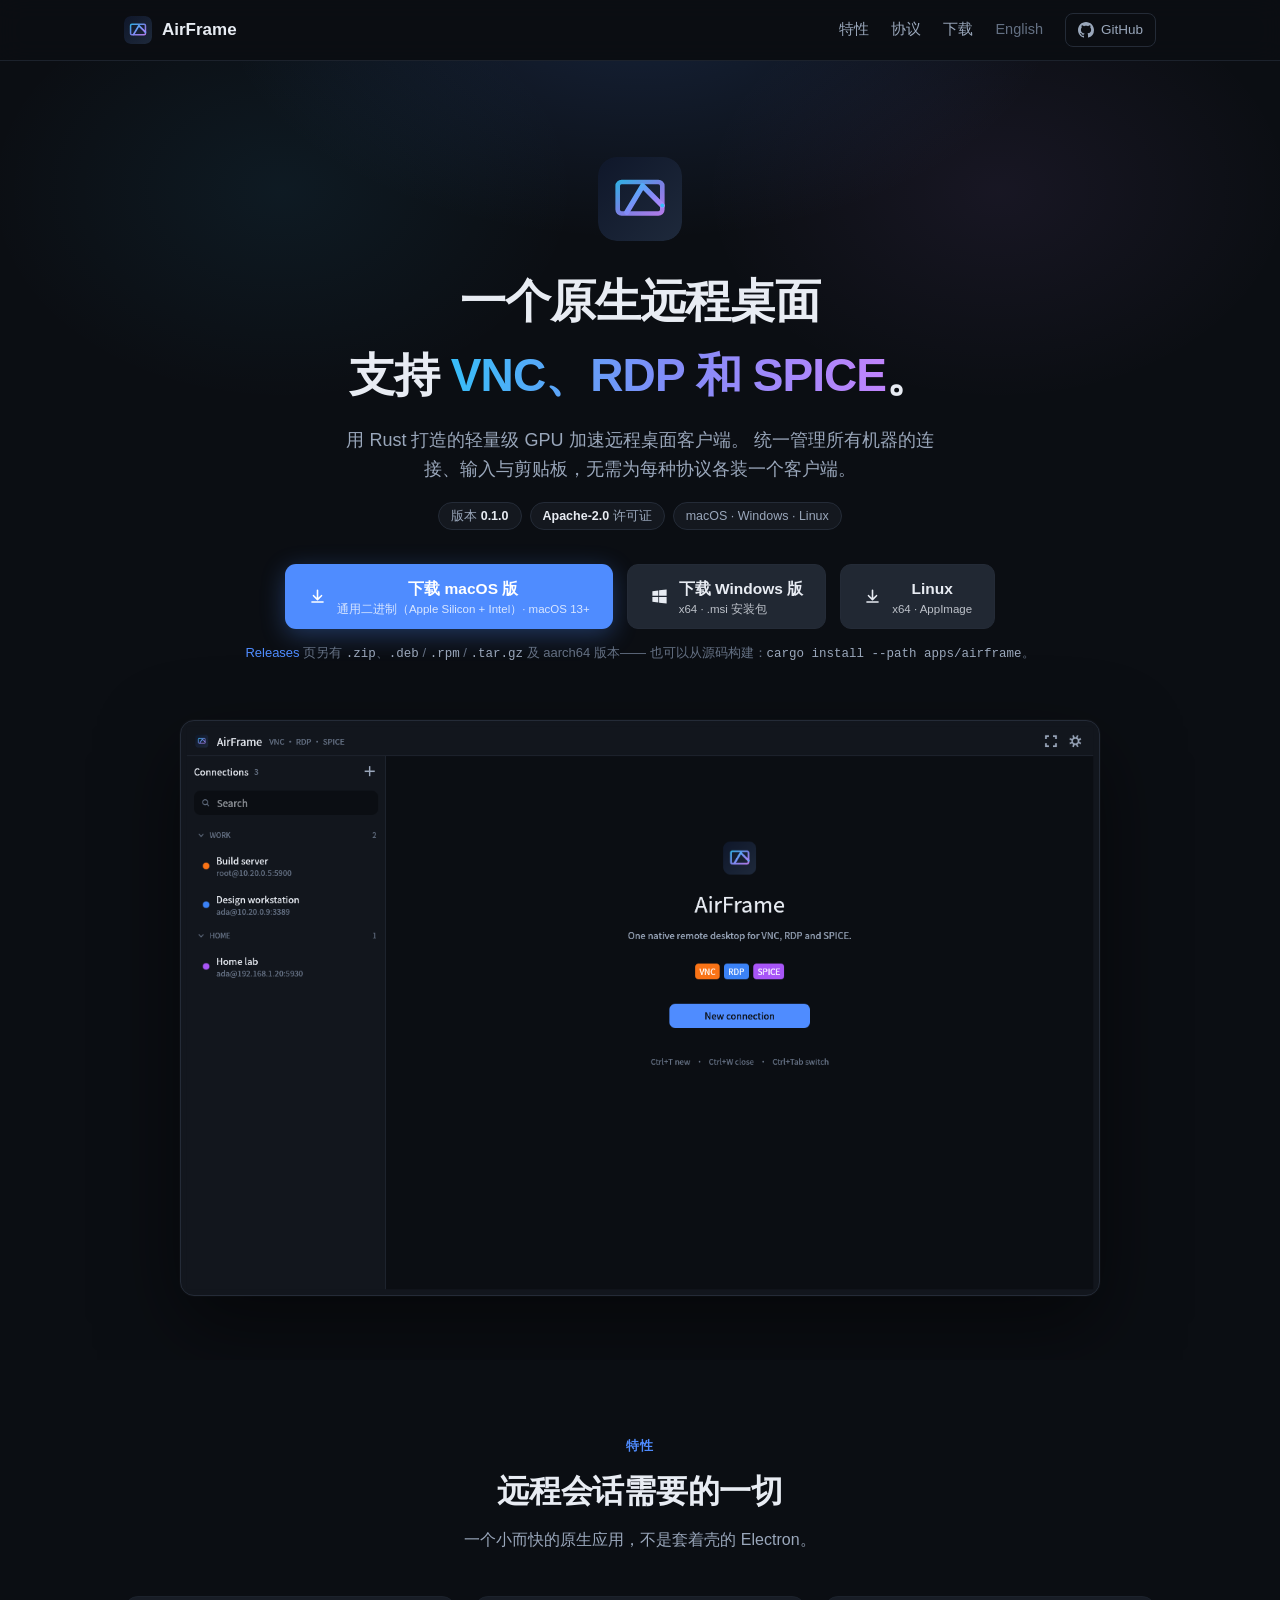
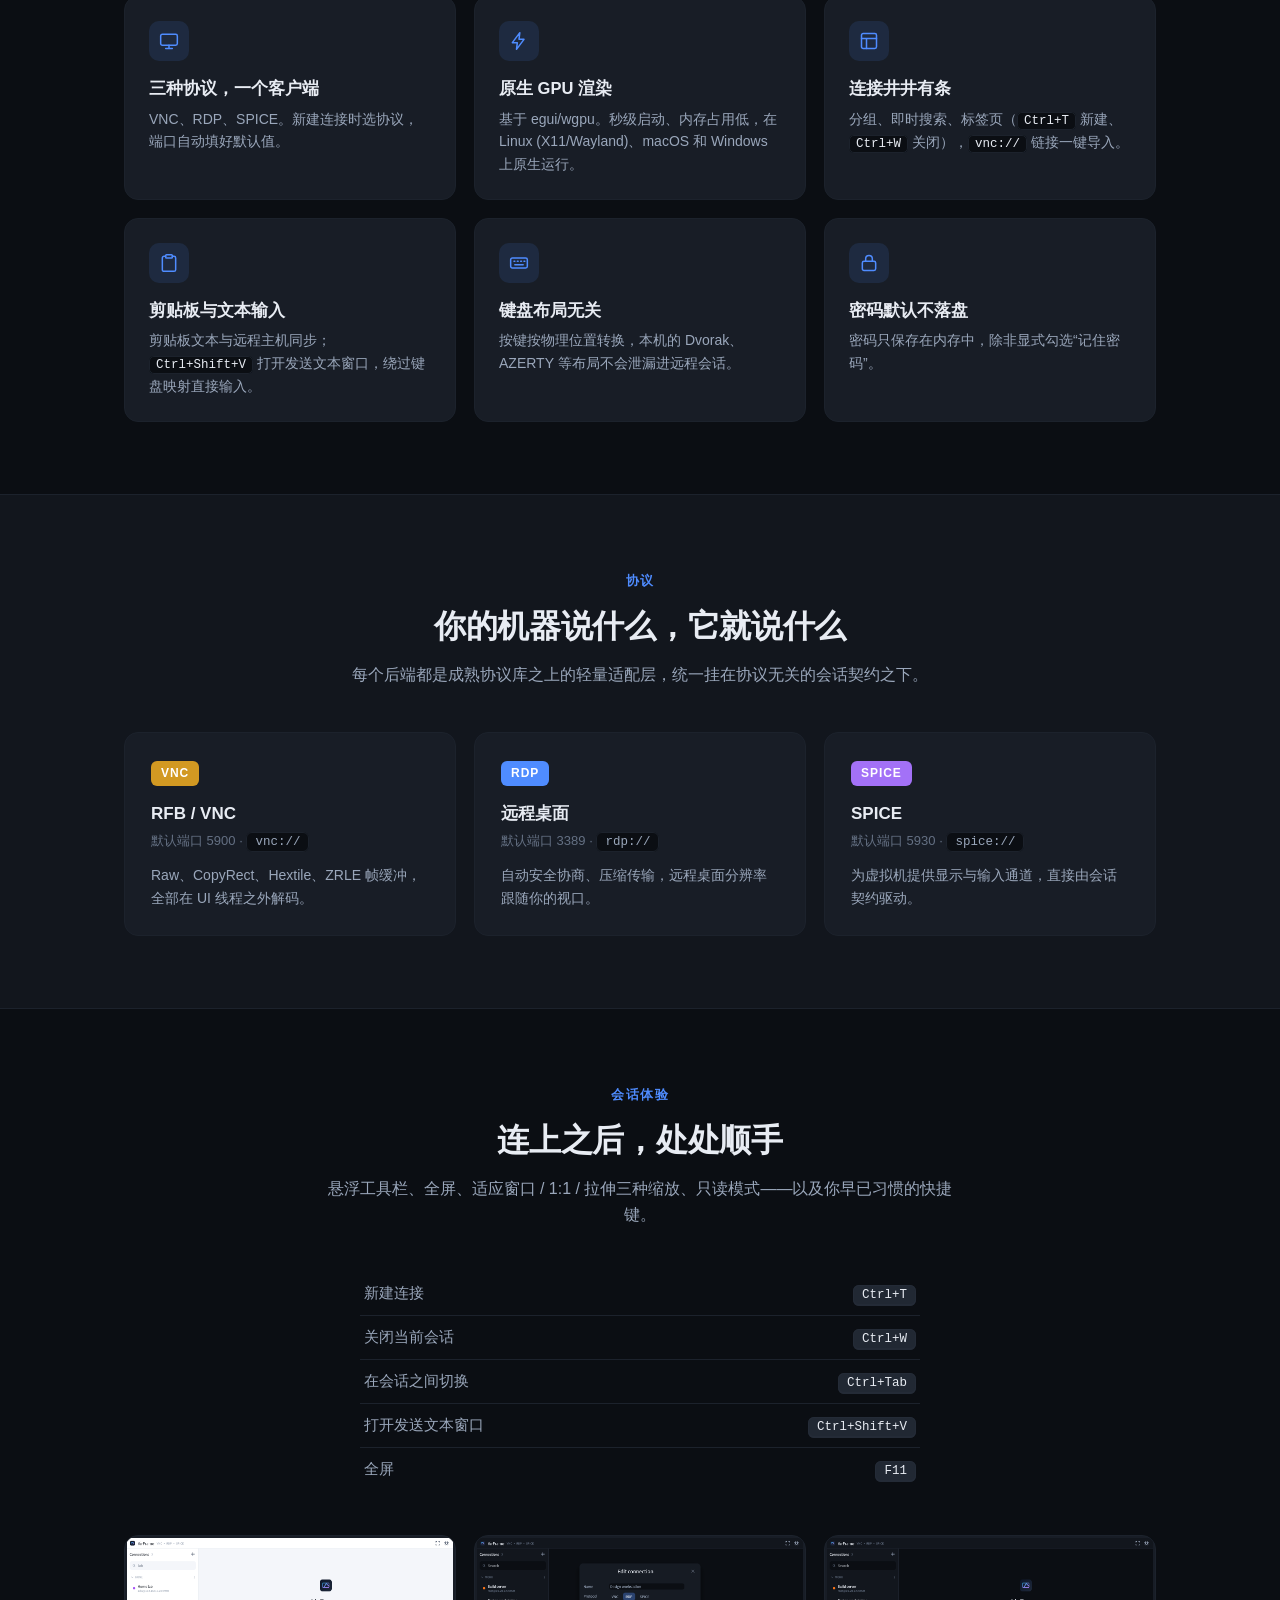
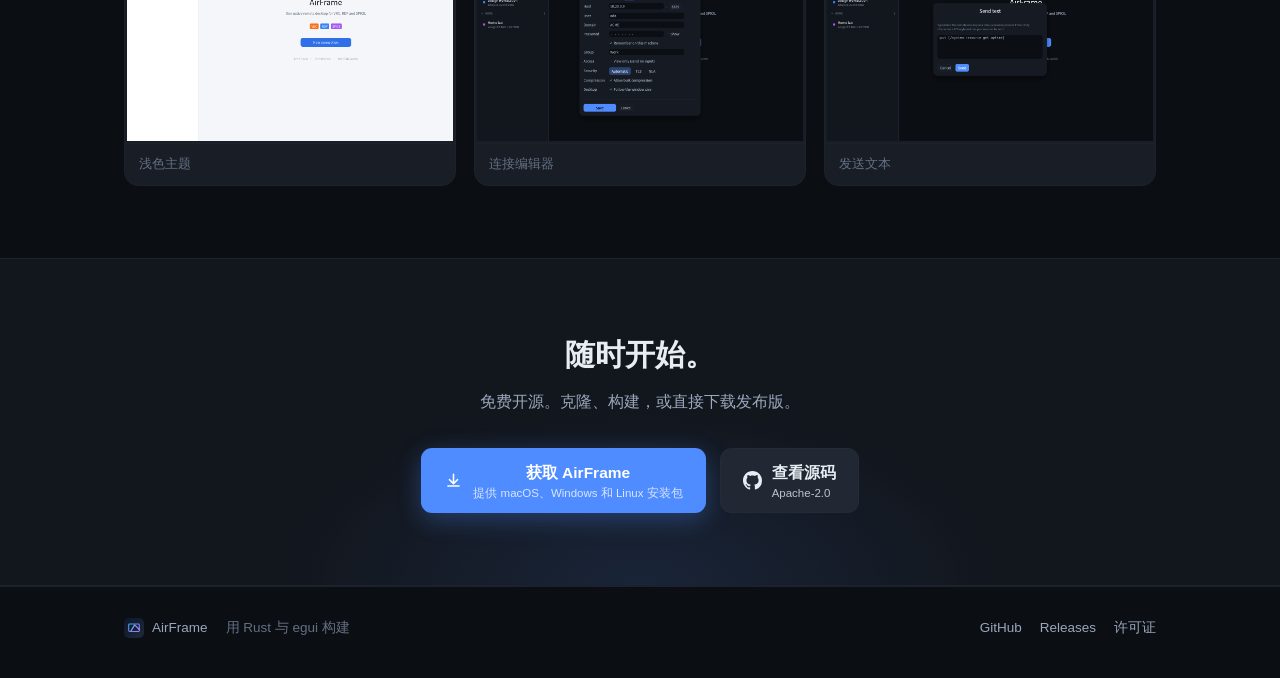
==== website/zh/index.html @ cfe4eb91 "Document the release artifacts in the READMEs and website The release workflow changed what ships: m" ====
<!DOCTYPE html>
<html lang="zh-CN">
<head>
  <meta charset="UTF-8" />
  <meta name="viewport" content="width=device-width, initial-scale=1.0" />
  <title>AirFrame — 一个原生远程桌面，支持 VNC、RDP 和 SPICE</title>
  <meta name="description" content="AirFrame 是一个用 Rust 编写的原生远程桌面客户端，支持 VNC、RDP 和 SPICE。GPU 加速、键盘布局无关、深浅色主题，免费开源。" />

  <!-- 发布维护说明：下载按钮直链
       .../releases/latest/download/AirFrame-<版本>-<平台>-<架构>.<后缀>
       （如 AirFrame-0.1.0-macos-universal.dmg），会自动解析到资产名
       匹配的最新 release。发新版本时记得同步更新按钮链接里的版本号，
       或改为指向 .../releases/latest。 -->
  <meta property="og:title" content="AirFrame — 一个原生远程桌面，支持 VNC、RDP 和 SPICE" />
  <meta property="og:description" content="用 Rust 打造的原生远程桌面客户端，免费开源。" />
  <meta property="og:url" content="https://airframe.pages.dev/zh/" />
  <meta property="og:image" content="https://airframe.pages.dev/assets/app-dark.png" />
  <link rel="icon" type="image/svg+xml" href="../assets/logo.svg" />
  <link rel="stylesheet" href="../styles.css" />
</head>
<body>

  <nav class="nav">
    <div class="container nav-inner">
      <a class="brand" href="#">
        <img src="../assets/logo.svg" alt="" />
        AirFrame
      </a>
      <div class="nav-links">
        <a href="#features">特性</a>
        <a href="#protocols">协议</a>
        <a href="#download">下载</a>
        <a class="lang" href="../">English</a>
        <a class="gh" href="https://github.com/yybit/airframe" target="_blank" rel="noopener">
          <svg viewBox="0 0 16 16" aria-hidden="true"><path d="M8 0C3.58 0 0 3.58 0 8c0 3.54 2.29 6.53 5.47 7.59.4.07.55-.17.55-.38 0-.19-.01-.82-.01-1.49-2.01.37-2.53-.49-2.69-.94-.09-.23-.48-.94-.82-1.13-.28-.15-.68-.52-.01-.53.63-.01 1.08.58 1.23.82.72 1.21 1.87.87 2.33.66.07-.52.28-.87.51-1.07-1.78-.2-3.64-.89-3.64-3.95 0-.87.31-1.59.82-2.15-.08-.2-.36-1.02.08-2.12 0 0 .67-.21 2.2.82.64-.18 1.32-.27 2-.27s1.36.09 2 .27c1.53-1.04 2.2-.82 2.2-.82.44 1.1.16 1.92.08 2.12.51.56.82 1.27.82 2.15 0 3.07-1.87 3.75-3.65 3.95.29.25.54.73.54 1.48 0 1.07-.01 1.93-.01 2.2 0 .21.15.46.55.38A8.01 8.01 0 0 0 16 8c0-4.42-3.58-8-8-8Z"/></svg>
          GitHub
        </a>
      </div>
    </div>
  </nav>

  <header class="hero">
    <div class="container">
      <img class="logo" src="../assets/logo.svg" alt="AirFrame logo" />
      <h1>一个原生远程桌面<br />支持 <span class="grad">VNC、RDP 和 SPICE</span>。</h1>
      <p class="tagline">
        用 Rust 打造的轻量级 GPU 加速远程桌面客户端。
        统一管理所有机器的连接、输入与剪贴板，无需为每种协议各装一个客户端。
      </p>
      <div class="badges">
        <span class="badge">版本 <b>0.1.0</b></span>
        <span class="badge"><b>Apache-2.0</b> 许可证</span>
        <span class="badge">macOS · Windows · Linux</span>
      </div>

      <div class="download" id="download">
        <a class="btn btn-primary" href="https://github.com/yybit/airframe/releases/latest/download/AirFrame-0.1.0-macos-universal.dmg">
          <svg viewBox="0 0 24 24" aria-hidden="true"><path d="M12 3a1 1 0 0 1 1 1v9.59l3.3-3.3a1 1 0 1 1 1.4 1.42l-5 5a1 1 0 0 1-1.4 0l-5-5a1 1 0 1 1 1.4-1.42l3.3 3.3V4a1 1 0 0 1 1-1ZM4 19a1 1 0 0 1 1-1h14a1 1 0 1 1 0 2H5a1 1 0 0 1-1-1Z"/></svg>
          <span>下载 macOS 版<small>通用二进制（Apple Silicon + Intel）· macOS 13+</small></span>
        </a>
        <a class="btn btn-secondary" href="https://github.com/yybit/airframe/releases/latest/download/AirFrame-0.1.0-windows-x64.msi">
          <svg viewBox="0 0 24 24" aria-hidden="true"><path d="M3 5.5 10.5 4.4V11H3V5.5ZM3 12.5H10.5V19.6L3 18.5V12.5ZM11.5 12.5H21V20.9L11.5 19.75V12.5ZM11.5 4.25 21 3.1V11H11.5V4.25Z"/></svg>
          <span>下载 Windows 版<small>x64 · .msi 安装包</small></span>
        </a>
        <a class="btn btn-secondary" href="https://github.com/yybit/airframe/releases/latest/download/AirFrame-0.1.0-linux-x86_64.AppImage">
          <svg viewBox="0 0 24 24" aria-hidden="true"><path d="M12 3a1 1 0 0 1 1 1v9.59l3.3-3.3a1 1 0 1 1 1.4 1.42l-5 5a1 1 0 0 1-1.4 0l-5-5a1 1 0 1 1 1.4-1.42l3.3 3.3V4a1 1 0 0 1 1-1ZM4 19a1 1 0 0 1 1-1h14a1 1 0 1 1 0 2H5a1 1 0 0 1-1-1Z"/></svg>
          <span>Linux<small>x64 · AppImage</small></span>
        </a>
      </div>
      <p class="download-note">
        <a href="https://github.com/yybit/airframe/releases">Releases</a> 页另有 <code>.zip</code>、<code>.deb</code> / <code>.rpm</code> / <code>.tar.gz</code> 及 aarch64 版本——
        也可以从源码构建：<code>cargo install --path apps/airframe</code>。
      </p>

      <div class="shot">
        <div class="frame"><img src="../assets/app-dark.png" alt="AirFrame 主界面与连接侧边栏" /></div>
      </div>
    </div>
  </header>

  <section id="features">
    <div class="container">
      <div class="section-head">
        <span class="eyebrow">特性</span>
        <h2>远程会话需要的一切</h2>
        <p>一个小而快的原生应用，不是套着壳的 Electron。</p>
      </div>
      <div class="grid">
        <div class="card">
          <div class="icon"><svg viewBox="0 0 24 24"><rect x="2" y="4" width="20" height="13" rx="2"/><path d="M8 21h8M12 17v4"/></svg></div>
          <h3>三种协议，一个客户端</h3>
          <p>VNC、RDP、SPICE。新建连接时选协议，端口自动填好默认值。</p>
        </div>
        <div class="card">
          <div class="icon"><svg viewBox="0 0 24 24"><path d="M13 2 4 14h6l-1 8 9-12h-6l1-8Z"/></svg></div>
          <h3>原生 GPU 渲染</h3>
          <p>基于 egui/wgpu。秒级启动、内存占用低，在 Linux (X11/Wayland)、macOS 和 Windows 上原生运行。</p>
        </div>
        <div class="card">
          <div class="icon"><svg viewBox="0 0 24 24"><rect x="3" y="3" width="18" height="18" rx="2"/><path d="M3 9h18M9 21V9"/></svg></div>
          <h3>连接井井有条</h3>
          <p>分组、即时搜索、标签页（<code>Ctrl+T</code> 新建、<code>Ctrl+W</code> 关闭），<code>vnc://</code> 链接一键导入。</p>
        </div>
        <div class="card">
          <div class="icon"><svg viewBox="0 0 24 24"><rect x="8" y="2" width="8" height="4" rx="1"/><path d="M16 4h2a2 2 0 0 1 2 2v14a2 2 0 0 1-2 2H6a2 2 0 0 1-2-2V6a2 2 0 0 1 2-2h2"/></svg></div>
          <h3>剪贴板与文本输入</h3>
          <p>剪贴板文本与远程主机同步；<code>Ctrl+Shift+V</code> 打开发送文本窗口，绕过键盘映射直接输入。</p>
        </div>
        <div class="card">
          <div class="icon"><svg viewBox="0 0 24 24"><rect x="2" y="6" width="20" height="12" rx="2"/><path d="M6 10h1M10 10h1M14 10h1M18 10h1M7 14h10"/></svg></div>
          <h3>键盘布局无关</h3>
          <p>按键按物理位置转换，本机的 Dvorak、AZERTY 等布局不会泄漏进远程会话。</p>
        </div>
        <div class="card">
          <div class="icon"><svg viewBox="0 0 24 24"><rect x="4" y="10" width="16" height="11" rx="2"/><path d="M8 10V7a4 4 0 0 1 8 0v3"/></svg></div>
          <h3>密码默认不落盘</h3>
          <p>密码只保存在内存中，除非显式勾选“记住密码”。</p>
        </div>
      </div>
    </div>
  </section>

  <section id="protocols" class="alt">
    <div class="container">
      <div class="section-head">
        <span class="eyebrow">协议</span>
        <h2>你的机器说什么，它就说什么</h2>
        <p>每个后端都是成熟协议库之上的轻量适配层，统一挂在协议无关的会话契约之下。</p>
      </div>
      <div class="proto-grid">
        <div class="proto">
          <span class="chip vnc">VNC</span>
          <h3>RFB / VNC</h3>
          <div class="meta">默认端口 5900 · <span class="scheme">vnc://</span></div>
          <p>Raw、CopyRect、Hextile、ZRLE 帧缓冲，全部在 UI 线程之外解码。</p>
        </div>
        <div class="proto">
          <span class="chip rdp">RDP</span>
          <h3>远程桌面</h3>
          <div class="meta">默认端口 3389 · <span class="scheme">rdp://</span></div>
          <p>自动安全协商、压缩传输，远程桌面分辨率跟随你的视口。</p>
        </div>
        <div class="proto">
          <span class="chip spice">SPICE</span>
          <h3>SPICE</h3>
          <div class="meta">默认端口 5930 · <span class="scheme">spice://</span></div>
          <p>为虚拟机提供显示与输入通道，直接由会话契约驱动。</p>
        </div>
      </div>
    </div>
  </section>

  <section>
    <div class="container">
      <div class="section-head">
        <span class="eyebrow">会话体验</span>
        <h2>连上之后，处处顺手</h2>
        <p>悬浮工具栏、全屏、适应窗口 / 1:1 / 拉伸三种缩放、只读模式——以及你早已习惯的快捷键。</p>
      </div>
      <div class="shortcuts">
        <table>
          <tr><td>新建连接</td><td><kbd>Ctrl+T</kbd></td></tr>
          <tr><td>关闭当前会话</td><td><kbd>Ctrl+W</kbd></td></tr>
          <tr><td>在会话之间切换</td><td><kbd>Ctrl+Tab</kbd></td></tr>
          <tr><td>打开发送文本窗口</td><td><kbd>Ctrl+Shift+V</kbd></td></tr>
          <tr><td>全屏</td><td><kbd>F11</kbd></td></tr>
        </table>
      </div>
      <div class="gallery" style="margin-top: 44px;">
        <figure><img src="../assets/app-light.png" alt="浅色主题下的连接列表" /><figcaption>浅色主题</figcaption></figure>
        <figure><img src="../assets/editor.png" alt="连接编辑器" /><figcaption>连接编辑器</figcaption></figure>
        <figure><img src="../assets/send-text.png" alt="发送文本窗口" /><figcaption>发送文本</figcaption></figure>
      </div>
    </div>
  </section>

  <section class="cta alt">
    <div class="container">
      <h2>随时开始。</h2>
      <p>免费开源。克隆、构建，或直接下载发布版。</p>
      <div class="download">
        <a class="btn btn-primary" href="https://github.com/yybit/airframe/releases/latest">
          <svg viewBox="0 0 24 24" aria-hidden="true"><path d="M12 3a1 1 0 0 1 1 1v9.59l3.3-3.3a1 1 0 1 1 1.4 1.42l-5 5a1 1 0 0 1-1.4 0l-5-5a1 1 0 1 1 1.4-1.42l3.3 3.3V4a1 1 0 0 1 1-1ZM4 19a1 1 0 0 1 1-1h14a1 1 0 1 1 0 2H5a1 1 0 0 1-1-1Z"/></svg>
          <span>获取 AirFrame<small>提供 macOS、Windows 和 Linux 安装包</small></span>
        </a>
        <a class="btn btn-secondary" href="https://github.com/yybit/airframe" target="_blank" rel="noopener">
          <svg viewBox="0 0 16 16" aria-hidden="true"><path d="M8 0C3.58 0 0 3.58 0 8c0 3.54 2.29 6.53 5.47 7.59.4.07.55-.17.55-.38 0-.19-.01-.82-.01-1.49-2.01.37-2.53-.49-2.69-.94-.09-.23-.48-.94-.82-1.13-.28-.15-.68-.52-.01-.53.63-.01 1.08.58 1.23.82.72 1.21 1.87.87 2.33.66.07-.52.28-.87.51-1.07-1.78-.2-3.64-.89-3.64-3.95 0-.87.31-1.59.82-2.15-.08-.2-.36-1.02.08-2.12 0 0 .67-.21 2.2.82.64-.18 1.32-.27 2-.27s1.36.09 2 .27c1.53-1.04 2.2-.82 2.2-.82.44 1.1.16 1.92.08 2.12.51.56.82 1.27.82 2.15 0 3.07-1.87 3.75-3.65 3.95.29.25.54.73.54 1.48 0 1.07-.01 1.93-.01 2.2 0 .21.15.46.55.38A8.01 8.01 0 0 0 16 8c0-4.42-3.58-8-8-8Z"/></svg>
          <span>查看源码<small>Apache-2.0</small></span>
        </a>
      </div>
    </div>
  </section>

  <footer>
    <div class="container foot-inner">
      <span class="brandline"><img src="../assets/logo.svg" alt="" /> AirFrame</span>
      <span>用 Rust 与 egui 构建</span>
      <div class="right">
        <a href="https://github.com/yybit/airframe" target="_blank" rel="noopener">GitHub</a>
        <a href="https://github.com/yybit/airframe/releases" target="_blank" rel="noopener">Releases</a>
        <a href="https://github.com/yybit/airframe#license" target="_blank" rel="noopener">许可证</a>
      </div>
    </div>
  </footer>

</body>
</html>
---- website/styles.css ----
/* AirFrame website — dark theme matching the app.
   Palette taken from crates/ui/src/theme.rs and assets/airframe-logo.svg. */

:root {
  --bg: #0b0e13;
  --bg-soft: #12161d;
  --panel: #181d26;
  --panel-raised: #212833;
  --border: #242b37;
  --border-soft: #1c222c;
  --text: #e8ecf3;
  --text-dim: #9aa7bb;
  --text-mute: #647083;
  --accent: #4f8cff;
  --accent-hover: #6ca0ff;
  --green: #3fb950;
  --grad: linear-gradient(90deg, #38bdf8, #818cf8, #c084fc);
  --radius: 14px;
  --font: -apple-system, BlinkMacSystemFont, "Segoe UI", "Noto Sans SC",
    "PingFang SC", "Microsoft YaHei", Roboto, Helvetica, Arial, sans-serif;
  --mono: ui-monospace, SFMono-Regular, "SF Mono", Menlo, Consolas, monospace;
}

* { margin: 0; padding: 0; box-sizing: border-box; }

html { scroll-behavior: smooth; }

body {
  background: var(--bg);
  color: var(--text);
  font-family: var(--font);
  line-height: 1.6;
  -webkit-font-smoothing: antialiased;
}

img { max-width: 100%; display: block; }
a { color: var(--accent); text-decoration: none; }
a:hover { color: var(--accent-hover); }

.container { max-width: 1080px; margin: 0 auto; padding: 0 24px; }

/* ---------- nav ---------- */

.nav {
  position: sticky; top: 0; z-index: 100;
  background: rgba(11, 14, 19, 0.82);
  backdrop-filter: blur(12px);
  border-bottom: 1px solid var(--border-soft);
}
.nav-inner {
  display: flex; align-items: center; gap: 28px; height: 60px;
}
.brand { display: flex; align-items: center; gap: 10px; color: var(--text); font-weight: 700; font-size: 17px; }
.brand:hover { color: var(--text); }
.brand img { width: 28px; height: 28px; border-radius: 7px; }
.nav-links { display: flex; gap: 22px; margin-left: auto; align-items: center; }
.nav-links a { color: var(--text-dim); font-size: 14.5px; }
.nav-links a:hover { color: var(--text); }
.nav-links a.lang { color: var(--text-mute); }
.nav .gh {
  display: inline-flex; align-items: center; gap: 7px;
  border: 1px solid var(--border); border-radius: 8px; padding: 5px 12px;
  color: var(--text-dim); font-size: 13.5px;
}
.nav .gh:hover { border-color: var(--accent); color: var(--text); }
.nav .gh svg { width: 16px; height: 16px; fill: currentColor; }

/* ---------- hero ---------- */

.hero { position: relative; overflow: hidden; padding: 96px 0 64px; text-align: center; }
.hero::before {
  content: ""; position: absolute; inset: 0; pointer-events: none;
  background:
    radial-gradient(600px 340px at 50% -60px, rgba(79, 140, 255, 0.16), transparent 70%),
    radial-gradient(420px 300px at 22% 10%, rgba(56, 189, 248, 0.07), transparent 70%),
    radial-gradient(420px 300px at 78% 10%, rgba(192, 132, 252, 0.07), transparent 70%);
}
.hero > * { position: relative; }
.hero img.logo { width: 84px; height: 84px; border-radius: 19px; margin: 0 auto 24px; }
.hero h1 { font-size: clamp(30px, 5vw, 46px); font-weight: 800; letter-spacing: -0.02em; }
.hero h1 .grad {
  background: var(--grad);
  -webkit-background-clip: text; background-clip: text;
  -webkit-text-fill-color: transparent; color: transparent;
}
.hero .tagline { margin: 14px auto 0; max-width: 620px; color: var(--text-dim); font-size: clamp(15px, 2vw, 18px); }
.hero .badges { margin-top: 18px; display: flex; justify-content: center; gap: 8px; flex-wrap: wrap; }
.badge {
  font-size: 12.5px; color: var(--text-dim);
  border: 1px solid var(--border); border-radius: 999px; padding: 3px 12px;
  background: rgba(33, 40, 51, 0.4);
}
.badge b { color: var(--text); font-weight: 600; }

/* ---------- download buttons ---------- */

.download { margin-top: 34px; display: flex; justify-content: center; gap: 14px; flex-wrap: wrap; }
.btn {
  display: inline-flex; align-items: center; gap: 10px;
  border-radius: 11px; padding: 12px 22px; font-size: 15.5px; font-weight: 600;
  border: 1px solid transparent; transition: 0.15s ease;
}
.btn svg { width: 19px; height: 19px; fill: currentColor; flex: none; }
.btn small { display: block; font-size: 11.5px; font-weight: 400; opacity: 0.78; line-height: 1.25; text-align: left; }
.btn-primary { background: var(--accent); color: #fff; box-shadow: 0 6px 24px rgba(79, 140, 255, 0.32); }
.btn-primary:hover { background: var(--accent-hover); color: #fff; transform: translateY(-1px); }
.btn-secondary { background: var(--panel-raised); color: var(--text); border-color: var(--border); }
.btn-secondary:hover { border-color: var(--accent); color: var(--text); transform: translateY(-1px); }
.download-note { margin-top: 14px; color: var(--text-mute); font-size: 13px; }
.download-note code { font-family: var(--mono); font-size: 12.5px; color: var(--text-dim); }

/* ---------- screenshot ---------- */

.shot { margin: 56px auto 0; max-width: 920px; }
.shot .frame {
  border: 1px solid var(--border); border-radius: var(--radius); overflow: hidden;
  box-shadow: 0 30px 80px rgba(0, 0, 0, 0.5), 0 0 0 1px rgba(255, 255, 255, 0.02);
  background: var(--bg-soft);
}

/* ---------- sections ---------- */

section { padding: 72px 0; }
section.alt { background: var(--bg-soft); border-top: 1px solid var(--border-soft); border-bottom: 1px solid var(--border-soft); }
.section-head { text-align: center; margin-bottom: 44px; }
.section-head h2 { font-size: clamp(24px, 3.4vw, 32px); font-weight: 800; letter-spacing: -0.01em; }
.section-head .eyebrow {
  display: inline-block; font-size: 12.5px; font-weight: 700; letter-spacing: 0.12em;
  text-transform: uppercase; color: var(--accent); margin-bottom: 10px;
}
.section-head p { color: var(--text-dim); max-width: 640px; margin: 10px auto 0; }

/* features */

.grid { display: grid; grid-template-columns: repeat(3, 1fr); gap: 18px; }
.card {
  background: var(--panel); border: 1px solid var(--border-soft); border-radius: var(--radius);
  padding: 24px; transition: 0.15s ease;
}
.card:hover { border-color: var(--border); transform: translateY(-2px); background: var(--panel-raised); }
.card .icon {
  width: 40px; height: 40px; border-radius: 10px; display: flex; align-items: center; justify-content: center;
  background: rgba(79, 140, 255, 0.12); margin-bottom: 14px;
}
.card .icon svg { width: 20px; height: 20px; stroke: var(--accent); fill: none; stroke-width: 1.8; stroke-linecap: round; stroke-linejoin: round; }
.card h3 { font-size: 16.5px; font-weight: 700; margin-bottom: 6px; }
.card p { color: var(--text-dim); font-size: 14px; }
.card p code { font-family: var(--mono); font-size: 12.5px; color: var(--text); background: var(--bg); border: 1px solid var(--border-soft); border-radius: 5px; padding: 1px 6px; }

/* protocols */

.proto-grid { display: grid; grid-template-columns: repeat(3, 1fr); gap: 18px; }
.proto {
  background: var(--panel); border: 1px solid var(--border-soft); border-radius: var(--radius); padding: 26px;
}
.proto .chip {
  display: inline-block; font-size: 12px; font-weight: 800; letter-spacing: 0.08em;
  border-radius: 6px; padding: 3px 10px; color: #fff; margin-bottom: 14px;
}
.proto .chip.vnc { background: #d29922; }
.proto .chip.rdp { background: #4f8cff; }
.proto .chip.spice { background: #a371f7; }
.proto h3 { font-size: 17px; margin-bottom: 4px; }
.proto .meta { color: var(--text-mute); font-size: 13px; margin-bottom: 12px; }
.proto p { color: var(--text-dim); font-size: 14px; }
.proto .scheme { font-family: var(--mono); font-size: 12.5px; color: var(--text-dim); background: var(--bg); border: 1px solid var(--border-soft); border-radius: 6px; padding: 2px 8px; }

/* shortcuts */

.shortcuts { max-width: 560px; margin: 0 auto; }
.shortcuts table { width: 100%; border-collapse: collapse; font-size: 14.5px; }
.shortcuts td { padding: 10px 4px; border-bottom: 1px solid var(--border-soft); color: var(--text-dim); }
.shortcuts tr:last-child td { border-bottom: none; }
.shortcuts td:last-child { text-align: right; }
kbd {
  font-family: var(--mono); font-size: 12.5px; color: var(--text);
  background: var(--panel-raised); border: 1px solid var(--border); border-bottom-width: 2px;
  border-radius: 6px; padding: 2px 8px; white-space: nowrap;
}

/* gallery */

.gallery { display: grid; grid-template-columns: repeat(3, 1fr); gap: 18px; }
.gallery figure {
  border: 1px solid var(--border-soft); border-radius: var(--radius); overflow: hidden; background: var(--panel);
}
.gallery img { width: 100%; aspect-ratio: 16 / 10; object-fit: cover; object-position: top; }
.gallery figcaption { padding: 10px 14px; font-size: 13px; color: var(--text-mute); border-top: 1px solid var(--border-soft); }

/* cta footer band */

.cta { text-align: center; position: relative; overflow: hidden; }
.cta::before {
  content: ""; position: absolute; inset: 0; pointer-events: none;
  background: radial-gradient(520px 260px at 50% 100%, rgba(79, 140, 255, 0.12), transparent 70%);
}
.cta > * { position: relative; }
.cta h2 { font-size: clamp(22px, 3vw, 30px); font-weight: 800; }
.cta p { color: var(--text-dim); margin: 10px 0 26px; }

/* footer */

footer { border-top: 1px solid var(--border-soft); padding: 30px 0 40px; color: var(--text-mute); font-size: 13.5px; }
.foot-inner { display: flex; align-items: center; gap: 18px; flex-wrap: wrap; }
.foot-inner .brandline { display: flex; align-items: center; gap: 8px; color: var(--text-dim); }
.foot-inner .brandline img { width: 20px; height: 20px; border-radius: 5px; }
footer .right { margin-left: auto; display: flex; gap: 18px; }
footer a { color: var(--text-dim); }
footer a:hover { color: var(--text); }

/* responsive */

@media (max-width: 860px) {
  .grid, .proto-grid, .gallery { grid-template-columns: 1fr 1fr; }
  .nav-links a:not(.lang):not(.gh) { display: none; }
}
@media (max-width: 560px) {
  .grid, .proto-grid, .gallery { grid-template-columns: 1fr; }
  .hero { padding-top: 64px; }
  .download { flex-direction: column; align-items: stretch; }
  footer .right { margin-left: 0; }
}
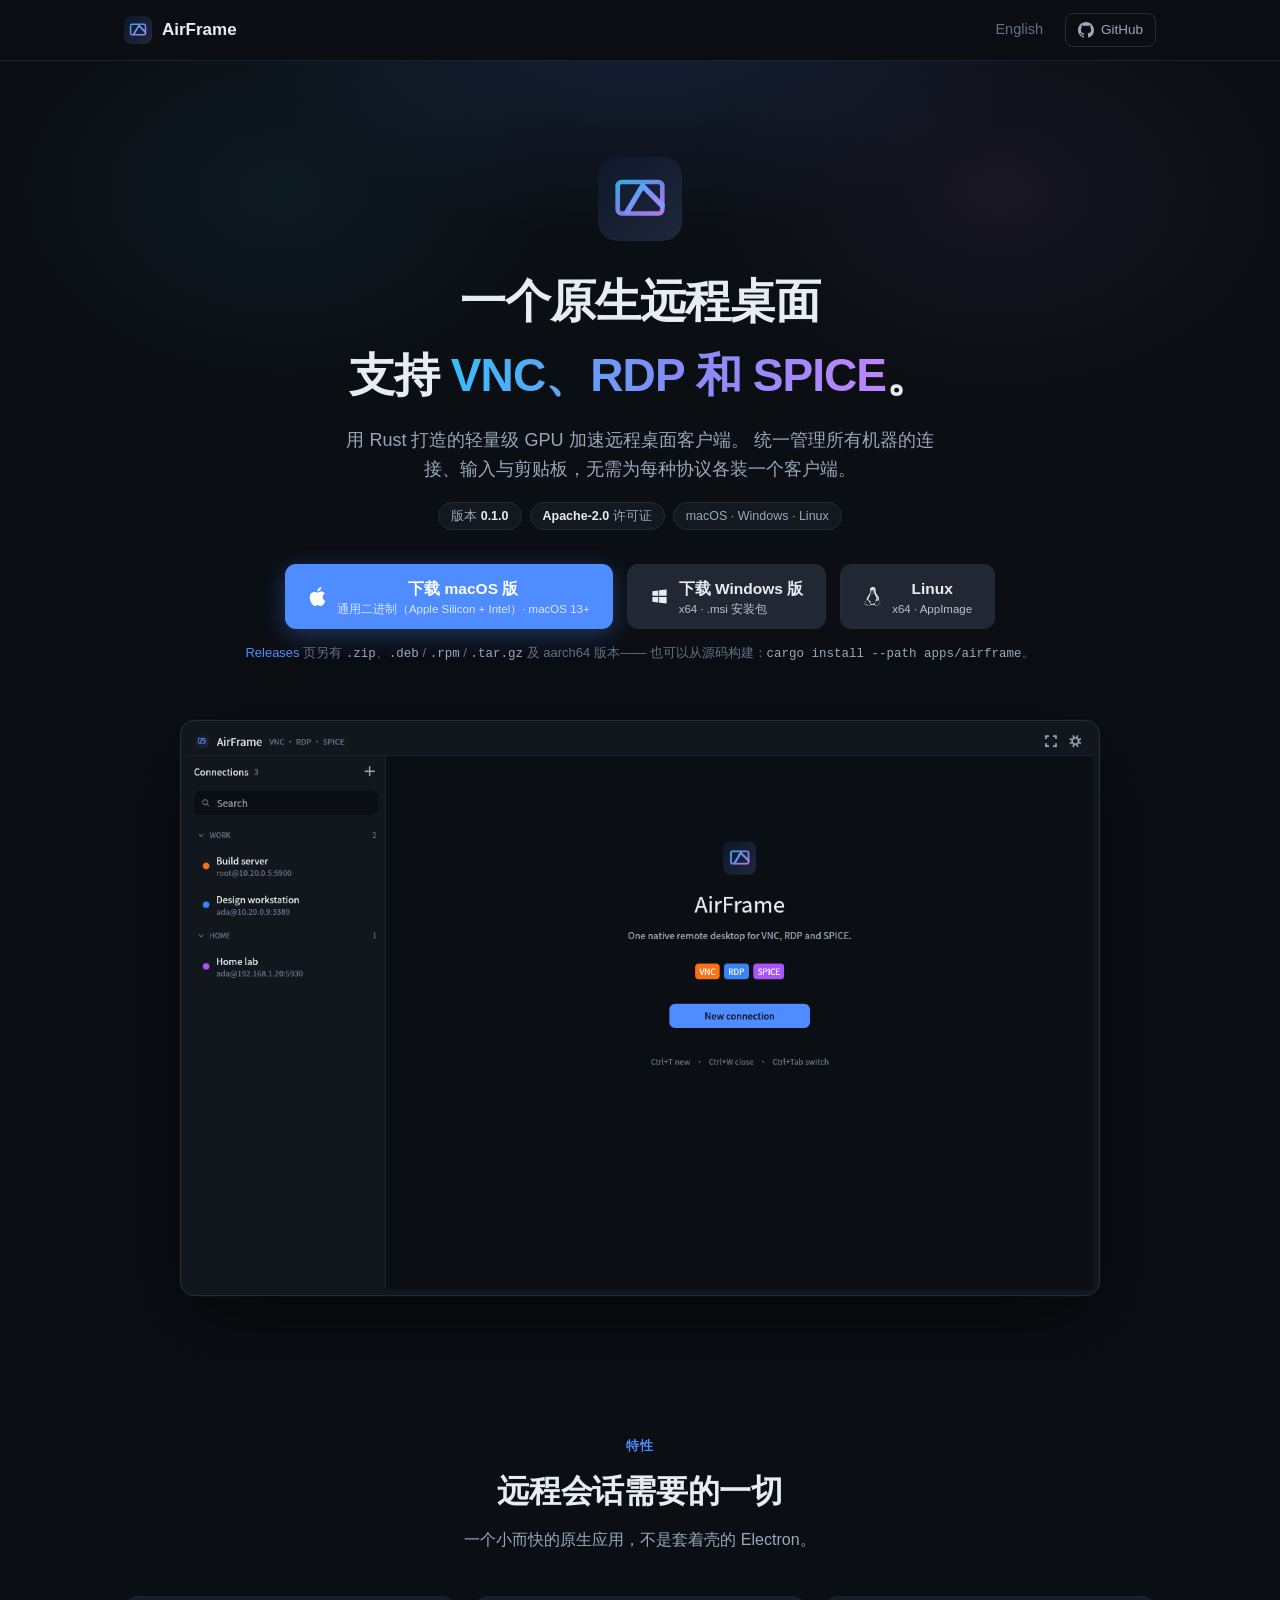
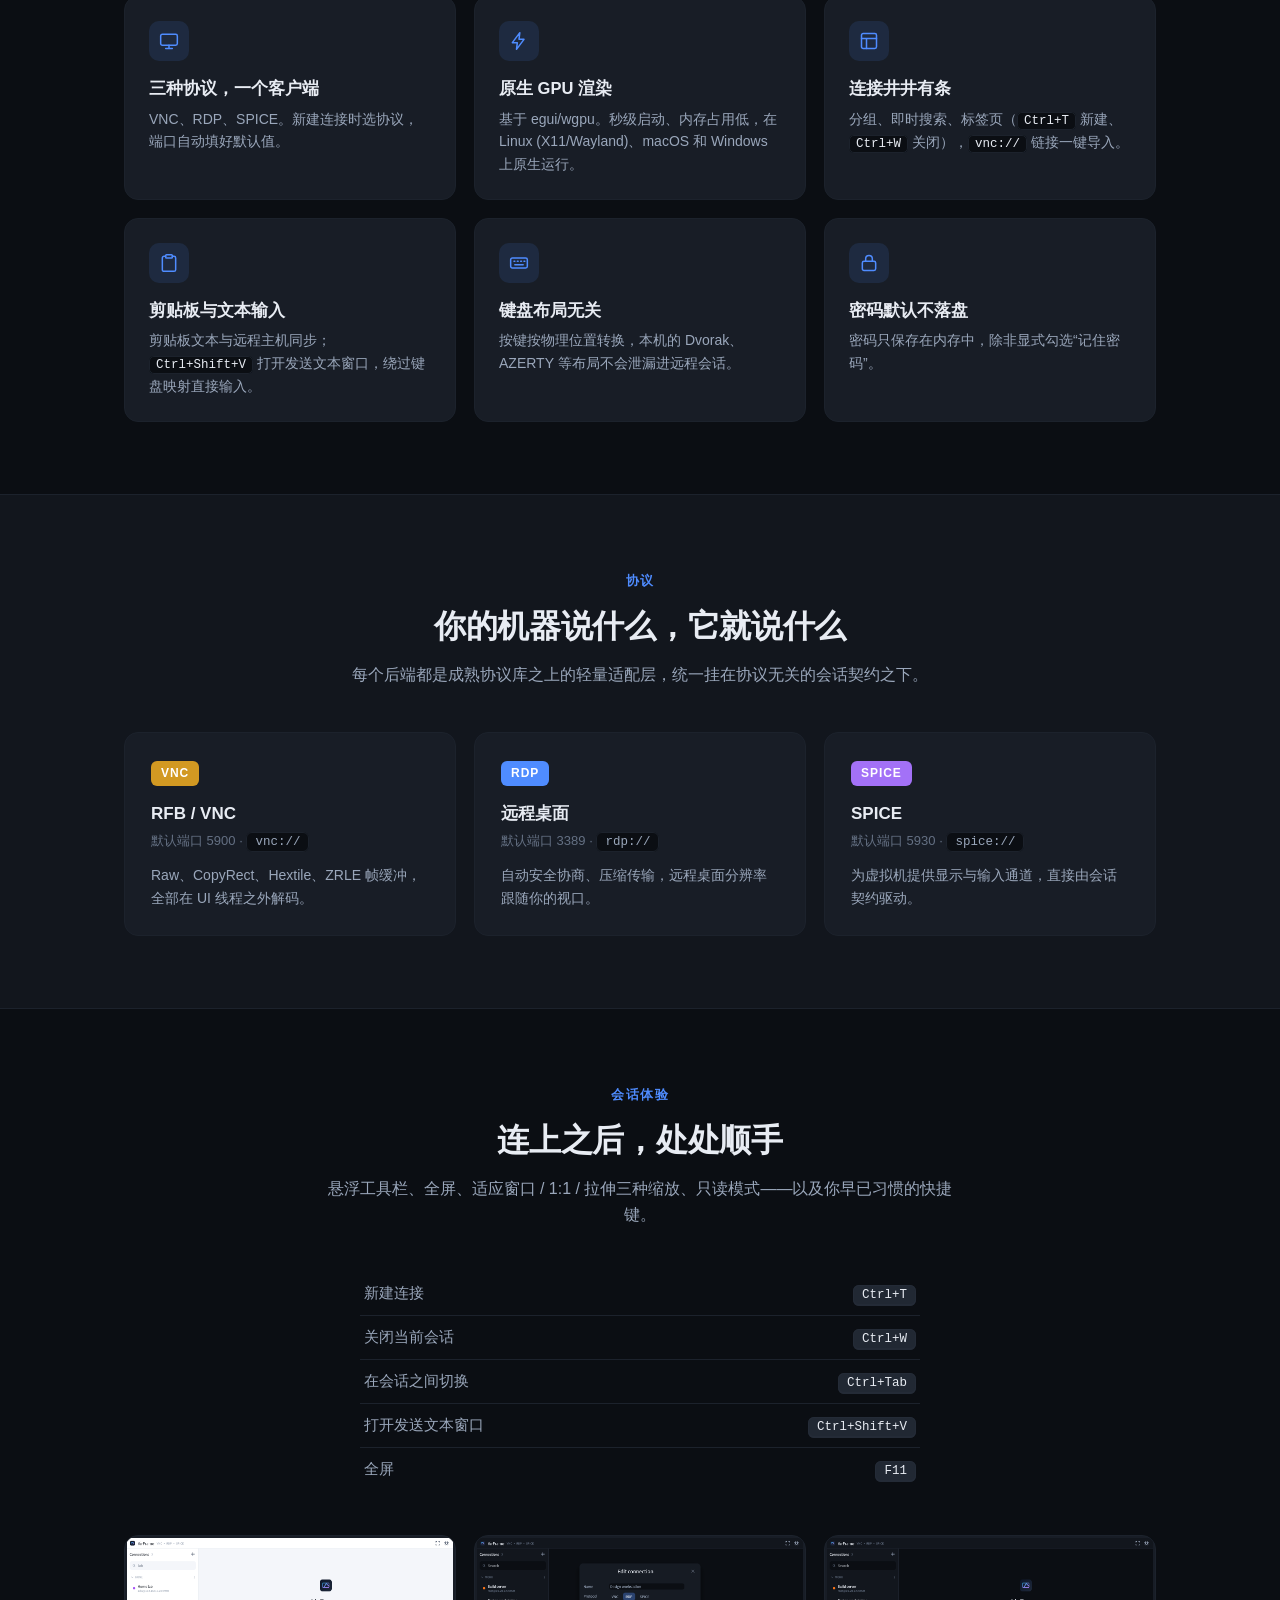
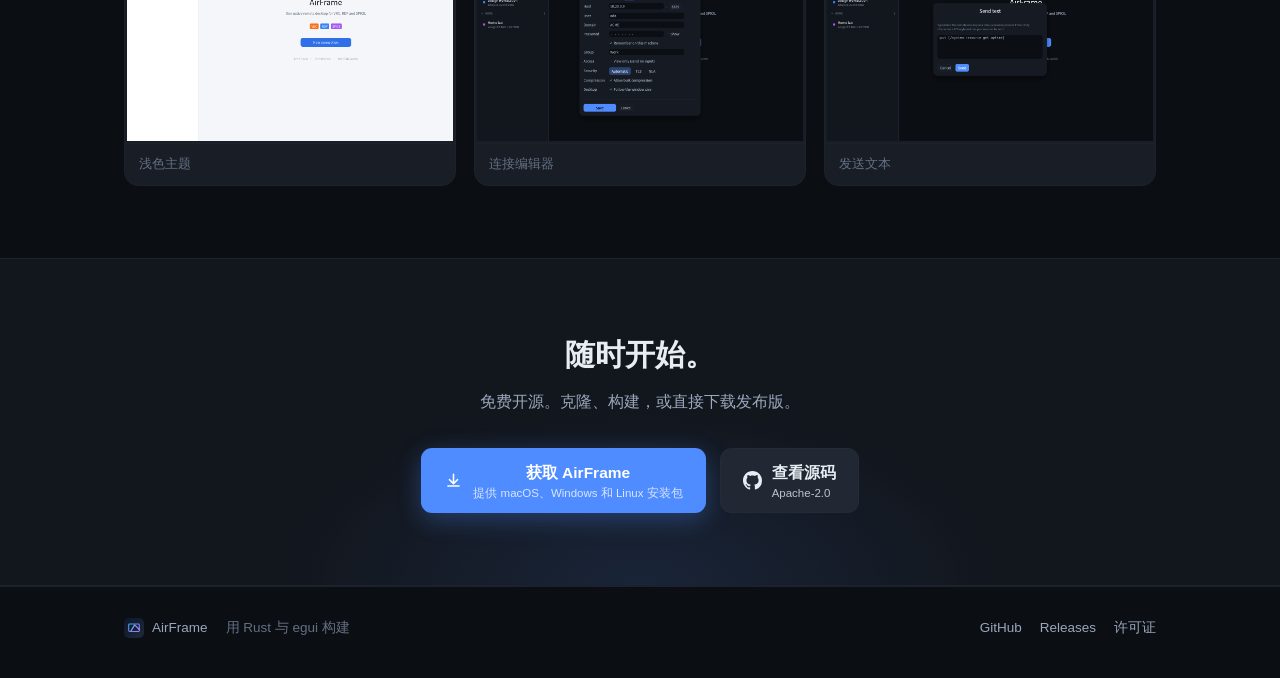
==== commit f176032a: "Simplify the website nav, add platform icons, use the custom domain - Drop the Features/Protocols/Do" ====
--- a/website/zh/index.html
+++ b/website/zh/index.html
@@ -13,8 +13,8 @@
        或改为指向 .../releases/latest。 -->
   <meta property="og:title" content="AirFrame — 一个原生远程桌面，支持 VNC、RDP 和 SPICE" />
   <meta property="og:description" content="用 Rust 打造的原生远程桌面客户端，免费开源。" />
-  <meta property="og:url" content="https://airframe.pages.dev/zh/" />
-  <meta property="og:image" content="https://airframe.pages.dev/assets/app-dark.png" />
+  <meta property="og:url" content="https://airframe.rusttool.com/zh/" />
+  <meta property="og:image" content="https://airframe.rusttool.com/assets/app-dark.png" />
   <link rel="icon" type="image/svg+xml" href="../assets/logo.svg" />
   <link rel="stylesheet" href="../styles.css" />
 </head>
@@ -27,9 +27,6 @@
         AirFrame
       </a>
       <div class="nav-links">
-        <a href="#features">特性</a>
-        <a href="#protocols">协议</a>
-        <a href="#download">下载</a>
         <a class="lang" href="../">English</a>
         <a class="gh" href="https://github.com/yybit/airframe" target="_blank" rel="noopener">
           <svg viewBox="0 0 16 16" aria-hidden="true"><path d="M8 0C3.58 0 0 3.58 0 8c0 3.54 2.29 6.53 5.47 7.59.4.07.55-.17.55-.38 0-.19-.01-.82-.01-1.49-2.01.37-2.53-.49-2.69-.94-.09-.23-.48-.94-.82-1.13-.28-.15-.68-.52-.01-.53.63-.01 1.08.58 1.23.82.72 1.21 1.87.87 2.33.66.07-.52.28-.87.51-1.07-1.78-.2-3.64-.89-3.64-3.95 0-.87.31-1.59.82-2.15-.08-.2-.36-1.02.08-2.12 0 0 .67-.21 2.2.82.64-.18 1.32-.27 2-.27s1.36.09 2 .27c1.53-1.04 2.2-.82 2.2-.82.44 1.1.16 1.92.08 2.12.51.56.82 1.27.82 2.15 0 3.07-1.87 3.75-3.65 3.95.29.25.54.73.54 1.48 0 1.07-.01 1.93-.01 2.2 0 .21.15.46.55.38A8.01 8.01 0 0 0 16 8c0-4.42-3.58-8-8-8Z"/></svg>
@@ -55,7 +52,7 @@
 
       <div class="download" id="download">
         <a class="btn btn-primary" href="https://github.com/yybit/airframe/releases/latest/download/AirFrame-0.1.0-macos-universal.dmg">
-          <svg viewBox="0 0 24 24" aria-hidden="true"><path d="M12 3a1 1 0 0 1 1 1v9.59l3.3-3.3a1 1 0 1 1 1.4 1.42l-5 5a1 1 0 0 1-1.4 0l-5-5a1 1 0 1 1 1.4-1.42l3.3 3.3V4a1 1 0 0 1 1-1ZM4 19a1 1 0 0 1 1-1h14a1 1 0 1 1 0 2H5a1 1 0 0 1-1-1Z"/></svg>
+          <svg viewBox="0 0 24 24" aria-hidden="true"><path d="M12.152 6.896c-.948 0-2.415-1.078-3.96-1.04-2.04.027-3.91 1.183-4.961 3.014-2.117 3.675-.546 9.103 1.519 12.09 1.013 1.454 2.208 3.09 3.792 3.039 1.52-.065 2.09-.987 3.935-.987 1.831 0 2.35.987 3.96.948 1.637-.026 2.676-1.48 3.676-2.948 1.156-1.688 1.636-3.325 1.662-3.415-.039-.013-3.182-1.221-3.22-4.857-.026-3.04 2.48-4.494 2.597-4.559-1.429-2.09-3.623-2.324-4.39-2.376-2-.156-3.675 1.09-4.61 1.09zM15.53 3.83c.843-1.012 1.4-2.427 1.245-3.83-1.207.052-2.662.805-3.532 1.818-.78.896-1.454 2.338-1.273 3.714 1.338.104 2.715-.688 3.559-1.701"/></svg>
           <span>下载 macOS 版<small>通用二进制（Apple Silicon + Intel）· macOS 13+</small></span>
         </a>
         <a class="btn btn-secondary" href="https://github.com/yybit/airframe/releases/latest/download/AirFrame-0.1.0-windows-x64.msi">
@@ -63,7 +60,7 @@
           <span>下载 Windows 版<small>x64 · .msi 安装包</small></span>
         </a>
         <a class="btn btn-secondary" href="https://github.com/yybit/airframe/releases/latest/download/AirFrame-0.1.0-linux-x86_64.AppImage">
-          <svg viewBox="0 0 24 24" aria-hidden="true"><path d="M12 3a1 1 0 0 1 1 1v9.59l3.3-3.3a1 1 0 1 1 1.4 1.42l-5 5a1 1 0 0 1-1.4 0l-5-5a1 1 0 1 1 1.4-1.42l3.3 3.3V4a1 1 0 0 1 1-1ZM4 19a1 1 0 0 1 1-1h14a1 1 0 1 1 0 2H5a1 1 0 0 1-1-1Z"/></svg>
+          <svg viewBox="0 0 24 24" aria-hidden="true"><path d="M12.504 0c-.155 0-.315.008-.48.021-4.226.333-3.105 4.807-3.17 6.298-.076 1.092-.3 1.953-1.05 3.02-.885 1.051-2.127 2.75-2.716 4.521-.278.832-.41 1.684-.287 2.489a.424.424 0 00-.11.135c-.26.268-.45.6-.663.839-.199.199-.485.267-.797.4-.313.136-.658.269-.864.68-.09.189-.136.394-.132.602 0 .199.027.4.055.536.058.399.116.728.04.97-.249.68-.28 1.145-.106 1.484.174.334.535.47.94.601.81.2 1.91.135 2.774.6.926.466 1.866.67 2.616.47.526-.116.97-.464 1.208-.946.587-.003 1.23-.269 2.26-.334.699-.058 1.574.267 2.577.2.025.134.063.198.114.333l.003.003c.391.778 1.113 1.132 1.884 1.071.771-.06 1.592-.536 2.257-1.306.631-.765 1.683-1.084 2.378-1.503.348-.199.629-.469.649-.853.023-.4-.2-.811-.714-1.376v-.097l-.003-.003c-.17-.2-.25-.535-.338-.926-.085-.401-.182-.786-.492-1.046h-.003c-.059-.054-.123-.067-.188-.135a.357.357 0 00-.19-.064c.431-1.278.264-2.55-.173-3.694-.533-1.41-1.465-2.638-2.175-3.483-.796-1.005-1.576-1.957-1.56-3.368.026-2.152.236-6.133-3.544-6.139zm.529 3.405h.013c.213 0 .396.062.584.198.19.135.33.332.438.533.105.259.158.459.166.724 0-.02.006-.04.006-.06v.105a.086.086 0 01-.004-.021l-.004-.024a1.807 1.807 0 01-.15.706.953.953 0 01-.213.335.71.71 0 00-.088-.042c-.104-.045-.198-.064-.284-.133a1.312 1.312 0 00-.22-.066c.05-.06.146-.133.183-.198.053-.128.082-.264.088-.402v-.02a1.21 1.21 0 00-.061-.4c-.045-.134-.101-.2-.183-.333-.084-.066-.167-.132-.267-.132h-.016c-.093 0-.176.03-.262.132a.8.8 0 00-.205.334 1.18 1.18 0 00-.09.4v.019c.002.089.008.179.02.267-.193-.067-.438-.135-.607-.202a1.635 1.635 0 01-.018-.2v-.02a1.772 1.772 0 01.15-.768c.082-.22.232-.406.43-.533a.985.985 0 01.594-.2zm-2.962.059h.036c.142 0 .27.048.399.135.146.129.264.288.344.465.09.199.14.4.153.667v.004c.007.134.006.2-.002.266v.08c-.03.007-.056.018-.083.024-.152.055-.274.135-.393.2.012-.09.013-.18.003-.267v-.015c-.012-.133-.04-.2-.082-.333a.613.613 0 00-.166-.267.248.248 0 00-.183-.064h-.021c-.071.006-.13.04-.186.132a.552.552 0 00-.12.27.944.944 0 00-.023.33v.015c.012.135.037.2.08.334.046.134.098.2.166.268.01.009.02.018.034.024-.07.057-.117.07-.176.136a.304.304 0 01-.131.068 2.62 2.62 0 01-.275-.402 1.772 1.772 0 01-.155-.667 1.759 1.759 0 01.08-.668 1.43 1.43 0 01.283-.535c.128-.133.26-.2.418-.2zm1.37 1.706c.332 0 .733.065 1.216.399.293.2.523.269 1.052.468h.003c.255.136.405.266.478.399v-.131a.571.571 0 01.016.47c-.123.31-.516.643-1.063.842v.002c-.268.135-.501.333-.775.465-.276.135-.588.292-1.012.267a1.139 1.139 0 01-.448-.067 3.566 3.566 0 01-.322-.198c-.195-.135-.363-.332-.612-.465v-.005h-.005c-.4-.246-.616-.512-.686-.71-.07-.268-.005-.47.193-.6.224-.135.38-.271.483-.336.104-.074.143-.102.176-.131h.002v-.003c.169-.202.436-.47.839-.601.139-.036.294-.065.466-.065zm2.8 2.142c.358 1.417 1.196 3.475 1.735 4.473.286.534.855 1.659 1.102 3.024.156-.005.33.018.513.064.646-1.671-.546-3.467-1.089-3.966-.22-.2-.232-.335-.123-.335.59.534 1.365 1.572 1.646 2.757.13.535.16 1.104.021 1.67.067.028.135.06.205.067 1.032.534 1.413.938 1.23 1.537v-.043c-.06-.003-.12 0-.18 0h-.016c.151-.467-.182-.825-1.065-1.224-.915-.4-1.646-.336-1.77.465-.008.043-.013.066-.018.135-.068.023-.139.053-.209.064-.43.268-.662.669-.793 1.187-.13.533-.17 1.156-.205 1.869v.003c-.02.334-.17.838-.319 1.35-1.5 1.072-3.58 1.538-5.348.334a2.645 2.645 0 00-.402-.533 1.45 1.45 0 00-.275-.333c.182 0 .338-.03.465-.067a.615.615 0 00.314-.334c.108-.267 0-.697-.345-1.163-.345-.467-.931-.995-1.788-1.521-.63-.4-.986-.87-1.15-1.396-.165-.534-.143-1.085-.015-1.645.245-1.07.873-2.11 1.274-2.763.107-.065.037.135-.408.974-.396.751-1.14 2.497-.122 3.854a8.123 8.123 0 01.647-2.876c.564-1.278 1.743-3.504 1.836-5.268.048.036.217.135.289.202.218.133.38.333.59.465.21.201.477.335.876.335.039.003.075.006.11.006.412 0 .73-.134.997-.268.29-.134.52-.334.74-.4h.005c.467-.135.835-.402 1.044-.7zm2.185 8.958c.037.6.343 1.245.882 1.377.588.134 1.434-.333 1.791-.765l.211-.01c.315-.007.577.01.847.268l.003.003c.208.199.305.53.391.876.085.4.154.78.409 1.066.486.527.645.906.636 1.14l.003-.007v.018l-.003-.012c-.015.262-.185.396-.498.595-.63.401-1.746.712-2.457 1.57-.618.737-1.37 1.14-2.036 1.191-.664.053-1.237-.2-1.574-.898l-.005-.003c-.21-.4-.12-1.025.056-1.69.176-.668.428-1.344.463-1.897.037-.714.076-1.335.195-1.814.12-.465.308-.797.641-.984l.045-.022zm-10.814.049h.01c.053 0 .105.005.157.014.376.055.706.333 1.023.752l.91 1.664.003.003c.243.533.754 1.064 1.189 1.637.434.598.77 1.131.729 1.57v.006c-.057.744-.48 1.148-1.125 1.294-.645.135-1.52.002-2.395-.464-.968-.536-2.118-.469-2.857-.602-.369-.066-.61-.2-.723-.4-.11-.2-.113-.602.123-1.23v-.004l.002-.003c.117-.334.03-.752-.027-1.118-.055-.401-.083-.71.043-.94.16-.334.396-.4.69-.533.294-.135.64-.202.915-.47h.002v-.002c.256-.268.445-.601.668-.838.19-.201.38-.336.663-.336zm7.159-9.074c-.435.201-.945.535-1.488.535-.542 0-.97-.267-1.28-.466-.154-.134-.28-.268-.373-.335-.164-.134-.144-.333-.074-.333.109.016.129.134.199.2.096.066.215.2.36.333.292.2.68.467 1.167.467.485 0 1.053-.267 1.398-.466.195-.135.445-.334.648-.467.156-.136.149-.267.279-.267.128.016.034.134-.147.332a8.097 8.097 0 01-.69.468zm-1.082-1.583V5.64c-.006-.02.013-.042.029-.05.074-.043.18-.027.26.004.063 0 .16.067.15.135-.006.049-.085.066-.135.066-.055 0-.092-.043-.141-.068-.052-.018-.146-.008-.163-.065zm-.551 0c-.02.058-.113.049-.166.066-.047.025-.086.068-.14.068-.05 0-.13-.02-.136-.068-.01-.066.088-.133.15-.133.08-.031.184-.047.259-.005.019.009.036.03.03.05v.02h.003z"/></svg>
           <span>Linux<small>x64 · AppImage</small></span>
         </a>
       </div>
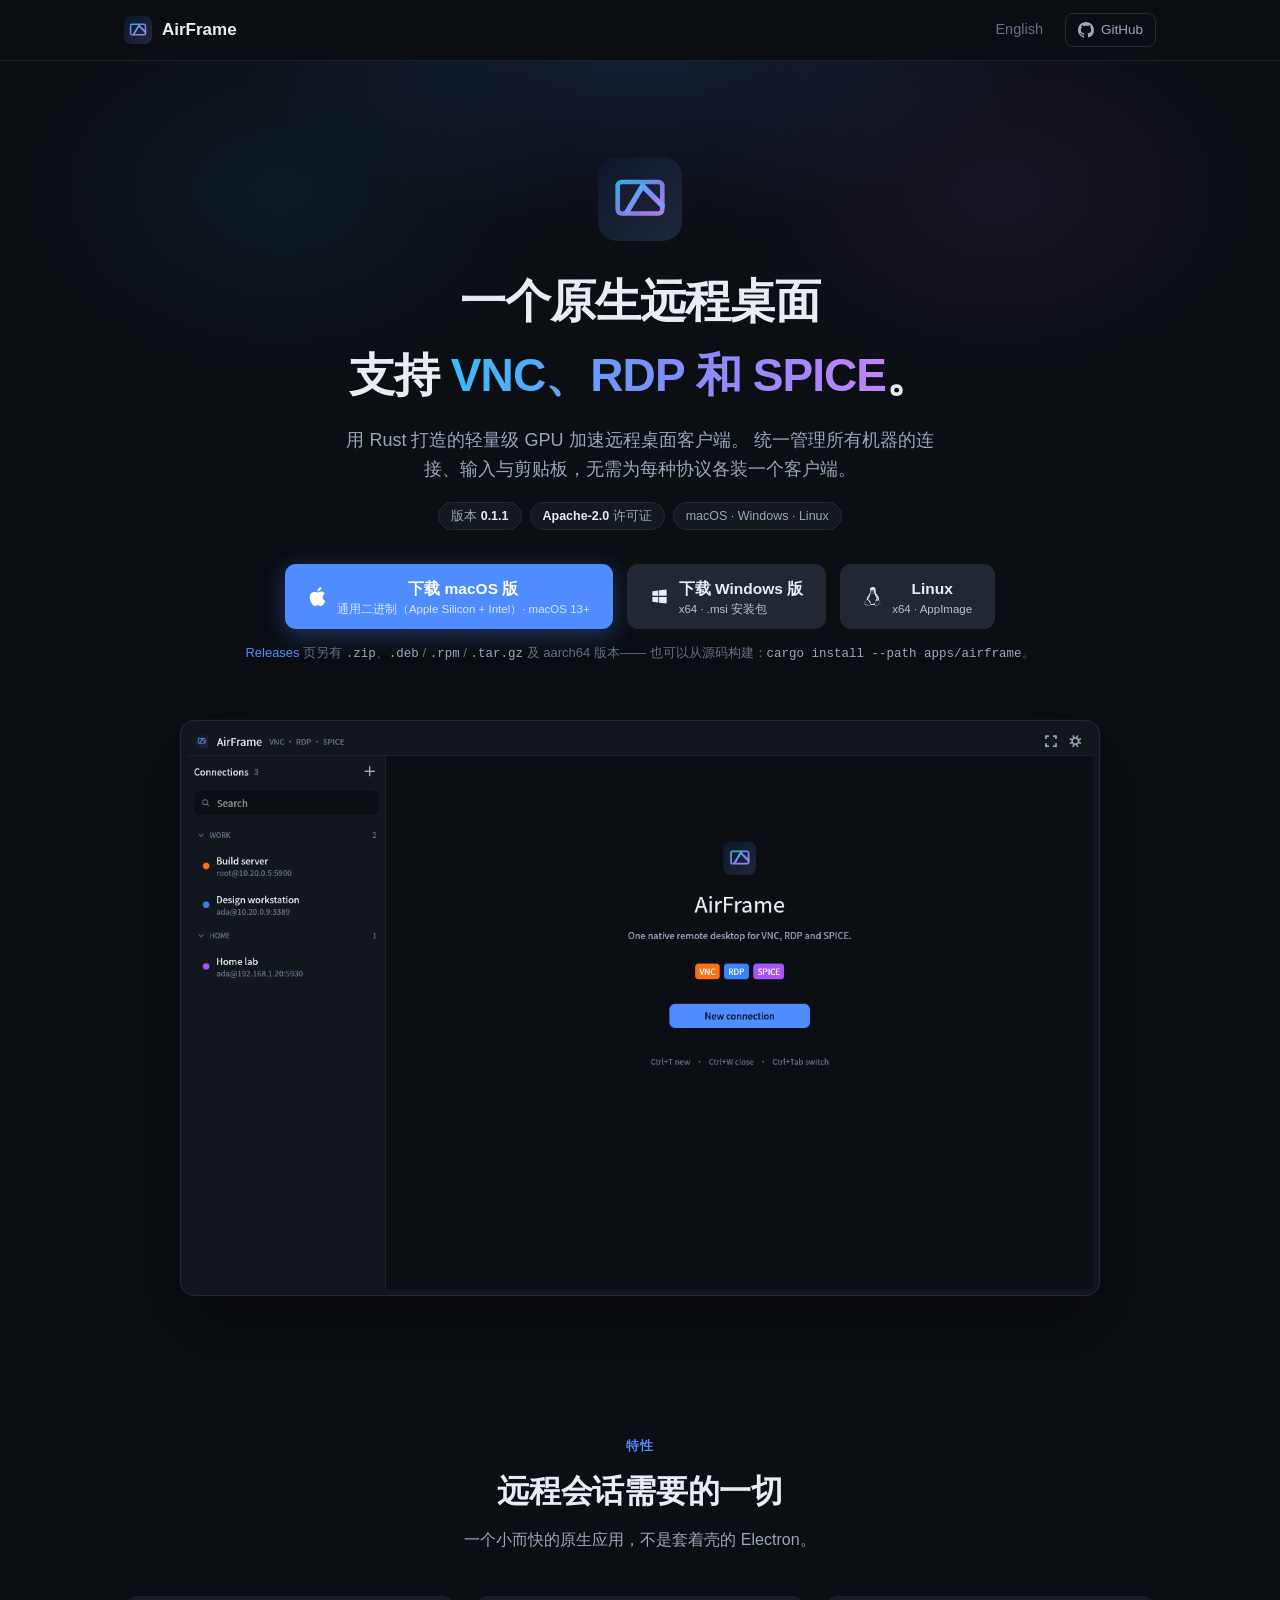
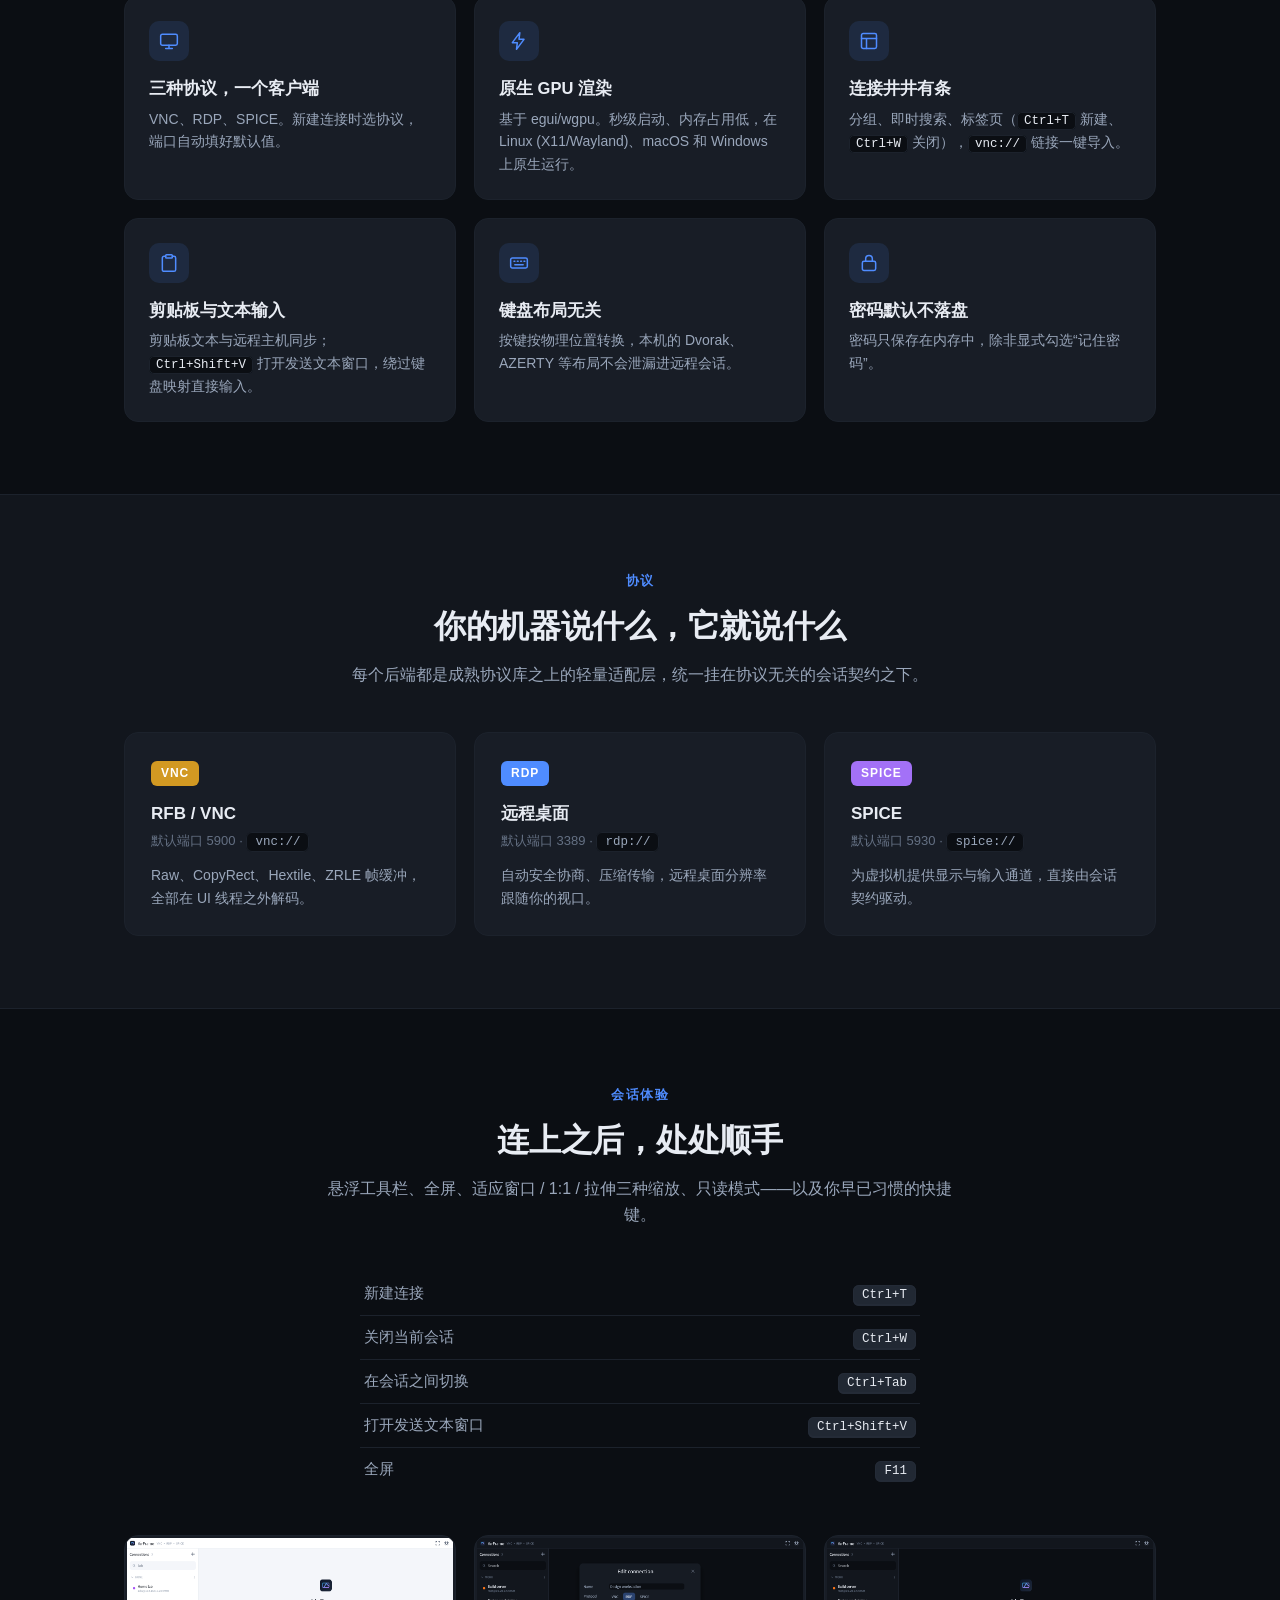
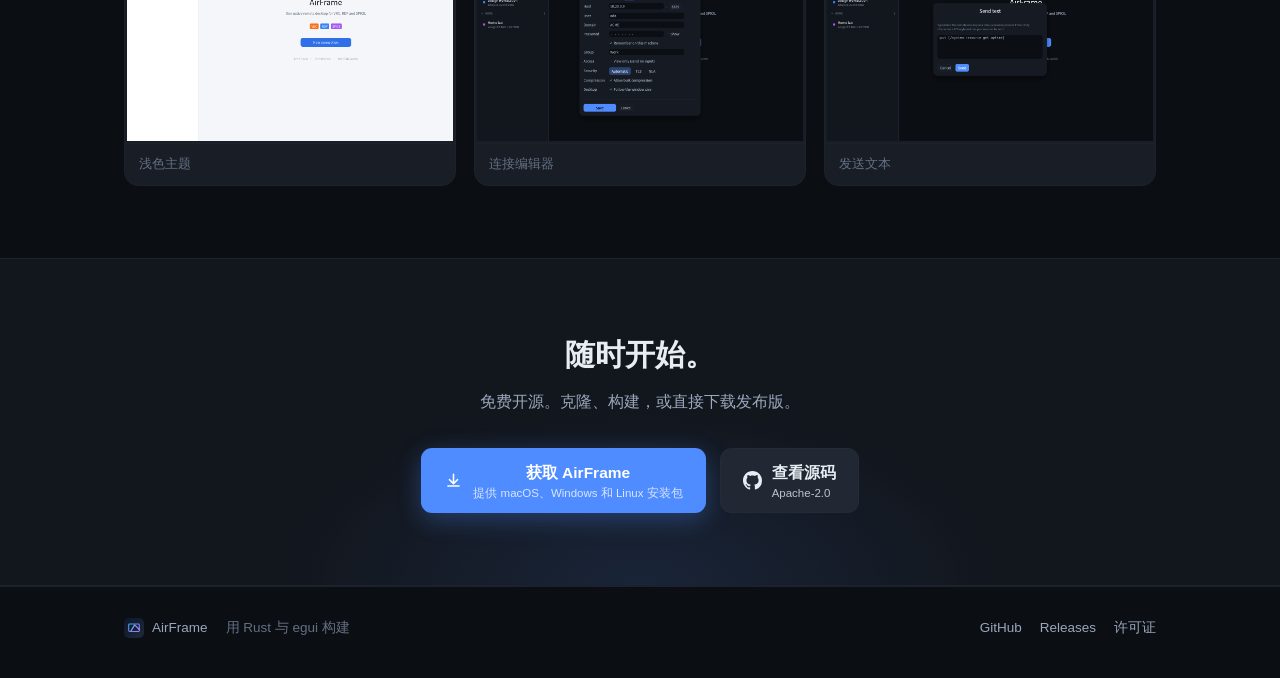
==== commit 726bb0fd: "Keep un-remembered passwords for the current run only" ====
--- a/website/zh/index.html
+++ b/website/zh/index.html
@@ -8,7 +8,7 @@
 
   <!-- 发布维护说明：下载按钮直链
        .../releases/latest/download/AirFrame-<版本>-<平台>-<架构>.<后缀>
-       （如 AirFrame-0.1.0-macos-universal.dmg），会自动解析到资产名
+       （如 AirFrame-0.1.1-macos-universal.dmg），会自动解析到资产名
        匹配的最新 release。发新版本时记得同步更新按钮链接里的版本号，
        或改为指向 .../releases/latest。 -->
   <meta property="og:title" content="AirFrame — 一个原生远程桌面，支持 VNC、RDP 和 SPICE" />
@@ -45,21 +45,21 @@
         统一管理所有机器的连接、输入与剪贴板，无需为每种协议各装一个客户端。
       </p>
       <div class="badges">
-        <span class="badge">版本 <b>0.1.0</b></span>
+        <span class="badge">版本 <b>0.1.1</b></span>
         <span class="badge"><b>Apache-2.0</b> 许可证</span>
         <span class="badge">macOS · Windows · Linux</span>
       </div>
 
       <div class="download" id="download">
-        <a class="btn btn-primary" href="https://github.com/yybit/airframe/releases/latest/download/AirFrame-0.1.0-macos-universal.dmg">
+        <a class="btn btn-primary" href="https://github.com/yybit/airframe/releases/latest/download/AirFrame-0.1.1-macos-universal.dmg">
           <svg viewBox="0 0 24 24" aria-hidden="true"><path d="M12.152 6.896c-.948 0-2.415-1.078-3.96-1.04-2.04.027-3.91 1.183-4.961 3.014-2.117 3.675-.546 9.103 1.519 12.09 1.013 1.454 2.208 3.09 3.792 3.039 1.52-.065 2.09-.987 3.935-.987 1.831 0 2.35.987 3.96.948 1.637-.026 2.676-1.48 3.676-2.948 1.156-1.688 1.636-3.325 1.662-3.415-.039-.013-3.182-1.221-3.22-4.857-.026-3.04 2.48-4.494 2.597-4.559-1.429-2.09-3.623-2.324-4.39-2.376-2-.156-3.675 1.09-4.61 1.09zM15.53 3.83c.843-1.012 1.4-2.427 1.245-3.83-1.207.052-2.662.805-3.532 1.818-.78.896-1.454 2.338-1.273 3.714 1.338.104 2.715-.688 3.559-1.701"/></svg>
           <span>下载 macOS 版<small>通用二进制（Apple Silicon + Intel）· macOS 13+</small></span>
         </a>
-        <a class="btn btn-secondary" href="https://github.com/yybit/airframe/releases/latest/download/AirFrame-0.1.0-windows-x64.msi">
+        <a class="btn btn-secondary" href="https://github.com/yybit/airframe/releases/latest/download/AirFrame-0.1.1-windows-x64.msi">
           <svg viewBox="0 0 24 24" aria-hidden="true"><path d="M3 5.5 10.5 4.4V11H3V5.5ZM3 12.5H10.5V19.6L3 18.5V12.5ZM11.5 12.5H21V20.9L11.5 19.75V12.5ZM11.5 4.25 21 3.1V11H11.5V4.25Z"/></svg>
           <span>下载 Windows 版<small>x64 · .msi 安装包</small></span>
         </a>
-        <a class="btn btn-secondary" href="https://github.com/yybit/airframe/releases/latest/download/AirFrame-0.1.0-linux-x86_64.AppImage">
+        <a class="btn btn-secondary" href="https://github.com/yybit/airframe/releases/latest/download/AirFrame-0.1.1-linux-x86_64.AppImage">
           <svg viewBox="0 0 24 24" aria-hidden="true"><path d="M12.504 0c-.155 0-.315.008-.48.021-4.226.333-3.105 4.807-3.17 6.298-.076 1.092-.3 1.953-1.05 3.02-.885 1.051-2.127 2.75-2.716 4.521-.278.832-.41 1.684-.287 2.489a.424.424 0 00-.11.135c-.26.268-.45.6-.663.839-.199.199-.485.267-.797.4-.313.136-.658.269-.864.68-.09.189-.136.394-.132.602 0 .199.027.4.055.536.058.399.116.728.04.97-.249.68-.28 1.145-.106 1.484.174.334.535.47.94.601.81.2 1.91.135 2.774.6.926.466 1.866.67 2.616.47.526-.116.97-.464 1.208-.946.587-.003 1.23-.269 2.26-.334.699-.058 1.574.267 2.577.2.025.134.063.198.114.333l.003.003c.391.778 1.113 1.132 1.884 1.071.771-.06 1.592-.536 2.257-1.306.631-.765 1.683-1.084 2.378-1.503.348-.199.629-.469.649-.853.023-.4-.2-.811-.714-1.376v-.097l-.003-.003c-.17-.2-.25-.535-.338-.926-.085-.401-.182-.786-.492-1.046h-.003c-.059-.054-.123-.067-.188-.135a.357.357 0 00-.19-.064c.431-1.278.264-2.55-.173-3.694-.533-1.41-1.465-2.638-2.175-3.483-.796-1.005-1.576-1.957-1.56-3.368.026-2.152.236-6.133-3.544-6.139zm.529 3.405h.013c.213 0 .396.062.584.198.19.135.33.332.438.533.105.259.158.459.166.724 0-.02.006-.04.006-.06v.105a.086.086 0 01-.004-.021l-.004-.024a1.807 1.807 0 01-.15.706.953.953 0 01-.213.335.71.71 0 00-.088-.042c-.104-.045-.198-.064-.284-.133a1.312 1.312 0 00-.22-.066c.05-.06.146-.133.183-.198.053-.128.082-.264.088-.402v-.02a1.21 1.21 0 00-.061-.4c-.045-.134-.101-.2-.183-.333-.084-.066-.167-.132-.267-.132h-.016c-.093 0-.176.03-.262.132a.8.8 0 00-.205.334 1.18 1.18 0 00-.09.4v.019c.002.089.008.179.02.267-.193-.067-.438-.135-.607-.202a1.635 1.635 0 01-.018-.2v-.02a1.772 1.772 0 01.15-.768c.082-.22.232-.406.43-.533a.985.985 0 01.594-.2zm-2.962.059h.036c.142 0 .27.048.399.135.146.129.264.288.344.465.09.199.14.4.153.667v.004c.007.134.006.2-.002.266v.08c-.03.007-.056.018-.083.024-.152.055-.274.135-.393.2.012-.09.013-.18.003-.267v-.015c-.012-.133-.04-.2-.082-.333a.613.613 0 00-.166-.267.248.248 0 00-.183-.064h-.021c-.071.006-.13.04-.186.132a.552.552 0 00-.12.27.944.944 0 00-.023.33v.015c.012.135.037.2.08.334.046.134.098.2.166.268.01.009.02.018.034.024-.07.057-.117.07-.176.136a.304.304 0 01-.131.068 2.62 2.62 0 01-.275-.402 1.772 1.772 0 01-.155-.667 1.759 1.759 0 01.08-.668 1.43 1.43 0 01.283-.535c.128-.133.26-.2.418-.2zm1.37 1.706c.332 0 .733.065 1.216.399.293.2.523.269 1.052.468h.003c.255.136.405.266.478.399v-.131a.571.571 0 01.016.47c-.123.31-.516.643-1.063.842v.002c-.268.135-.501.333-.775.465-.276.135-.588.292-1.012.267a1.139 1.139 0 01-.448-.067 3.566 3.566 0 01-.322-.198c-.195-.135-.363-.332-.612-.465v-.005h-.005c-.4-.246-.616-.512-.686-.71-.07-.268-.005-.47.193-.6.224-.135.38-.271.483-.336.104-.074.143-.102.176-.131h.002v-.003c.169-.202.436-.47.839-.601.139-.036.294-.065.466-.065zm2.8 2.142c.358 1.417 1.196 3.475 1.735 4.473.286.534.855 1.659 1.102 3.024.156-.005.33.018.513.064.646-1.671-.546-3.467-1.089-3.966-.22-.2-.232-.335-.123-.335.59.534 1.365 1.572 1.646 2.757.13.535.16 1.104.021 1.67.067.028.135.06.205.067 1.032.534 1.413.938 1.23 1.537v-.043c-.06-.003-.12 0-.18 0h-.016c.151-.467-.182-.825-1.065-1.224-.915-.4-1.646-.336-1.77.465-.008.043-.013.066-.018.135-.068.023-.139.053-.209.064-.43.268-.662.669-.793 1.187-.13.533-.17 1.156-.205 1.869v.003c-.02.334-.17.838-.319 1.35-1.5 1.072-3.58 1.538-5.348.334a2.645 2.645 0 00-.402-.533 1.45 1.45 0 00-.275-.333c.182 0 .338-.03.465-.067a.615.615 0 00.314-.334c.108-.267 0-.697-.345-1.163-.345-.467-.931-.995-1.788-1.521-.63-.4-.986-.87-1.15-1.396-.165-.534-.143-1.085-.015-1.645.245-1.07.873-2.11 1.274-2.763.107-.065.037.135-.408.974-.396.751-1.14 2.497-.122 3.854a8.123 8.123 0 01.647-2.876c.564-1.278 1.743-3.504 1.836-5.268.048.036.217.135.289.202.218.133.38.333.59.465.21.201.477.335.876.335.039.003.075.006.11.006.412 0 .73-.134.997-.268.29-.134.52-.334.74-.4h.005c.467-.135.835-.402 1.044-.7zm2.185 8.958c.037.6.343 1.245.882 1.377.588.134 1.434-.333 1.791-.765l.211-.01c.315-.007.577.01.847.268l.003.003c.208.199.305.53.391.876.085.4.154.78.409 1.066.486.527.645.906.636 1.14l.003-.007v.018l-.003-.012c-.015.262-.185.396-.498.595-.63.401-1.746.712-2.457 1.57-.618.737-1.37 1.14-2.036 1.191-.664.053-1.237-.2-1.574-.898l-.005-.003c-.21-.4-.12-1.025.056-1.69.176-.668.428-1.344.463-1.897.037-.714.076-1.335.195-1.814.12-.465.308-.797.641-.984l.045-.022zm-10.814.049h.01c.053 0 .105.005.157.014.376.055.706.333 1.023.752l.91 1.664.003.003c.243.533.754 1.064 1.189 1.637.434.598.77 1.131.729 1.57v.006c-.057.744-.48 1.148-1.125 1.294-.645.135-1.52.002-2.395-.464-.968-.536-2.118-.469-2.857-.602-.369-.066-.61-.2-.723-.4-.11-.2-.113-.602.123-1.23v-.004l.002-.003c.117-.334.03-.752-.027-1.118-.055-.401-.083-.71.043-.94.16-.334.396-.4.69-.533.294-.135.64-.202.915-.47h.002v-.002c.256-.268.445-.601.668-.838.19-.201.38-.336.663-.336zm7.159-9.074c-.435.201-.945.535-1.488.535-.542 0-.97-.267-1.28-.466-.154-.134-.28-.268-.373-.335-.164-.134-.144-.333-.074-.333.109.016.129.134.199.2.096.066.215.2.36.333.292.2.68.467 1.167.467.485 0 1.053-.267 1.398-.466.195-.135.445-.334.648-.467.156-.136.149-.267.279-.267.128.016.034.134-.147.332a8.097 8.097 0 01-.69.468zm-1.082-1.583V5.64c-.006-.02.013-.042.029-.05.074-.043.18-.027.26.004.063 0 .16.067.15.135-.006.049-.085.066-.135.066-.055 0-.092-.043-.141-.068-.052-.018-.146-.008-.163-.065zm-.551 0c-.02.058-.113.049-.166.066-.047.025-.086.068-.14.068-.05 0-.13-.02-.136-.068-.01-.066.088-.133.15-.133.08-.031.184-.047.259-.005.019.009.036.03.03.05v.02h.003z"/></svg>
           <span>Linux<small>x64 · AppImage</small></span>
         </a>
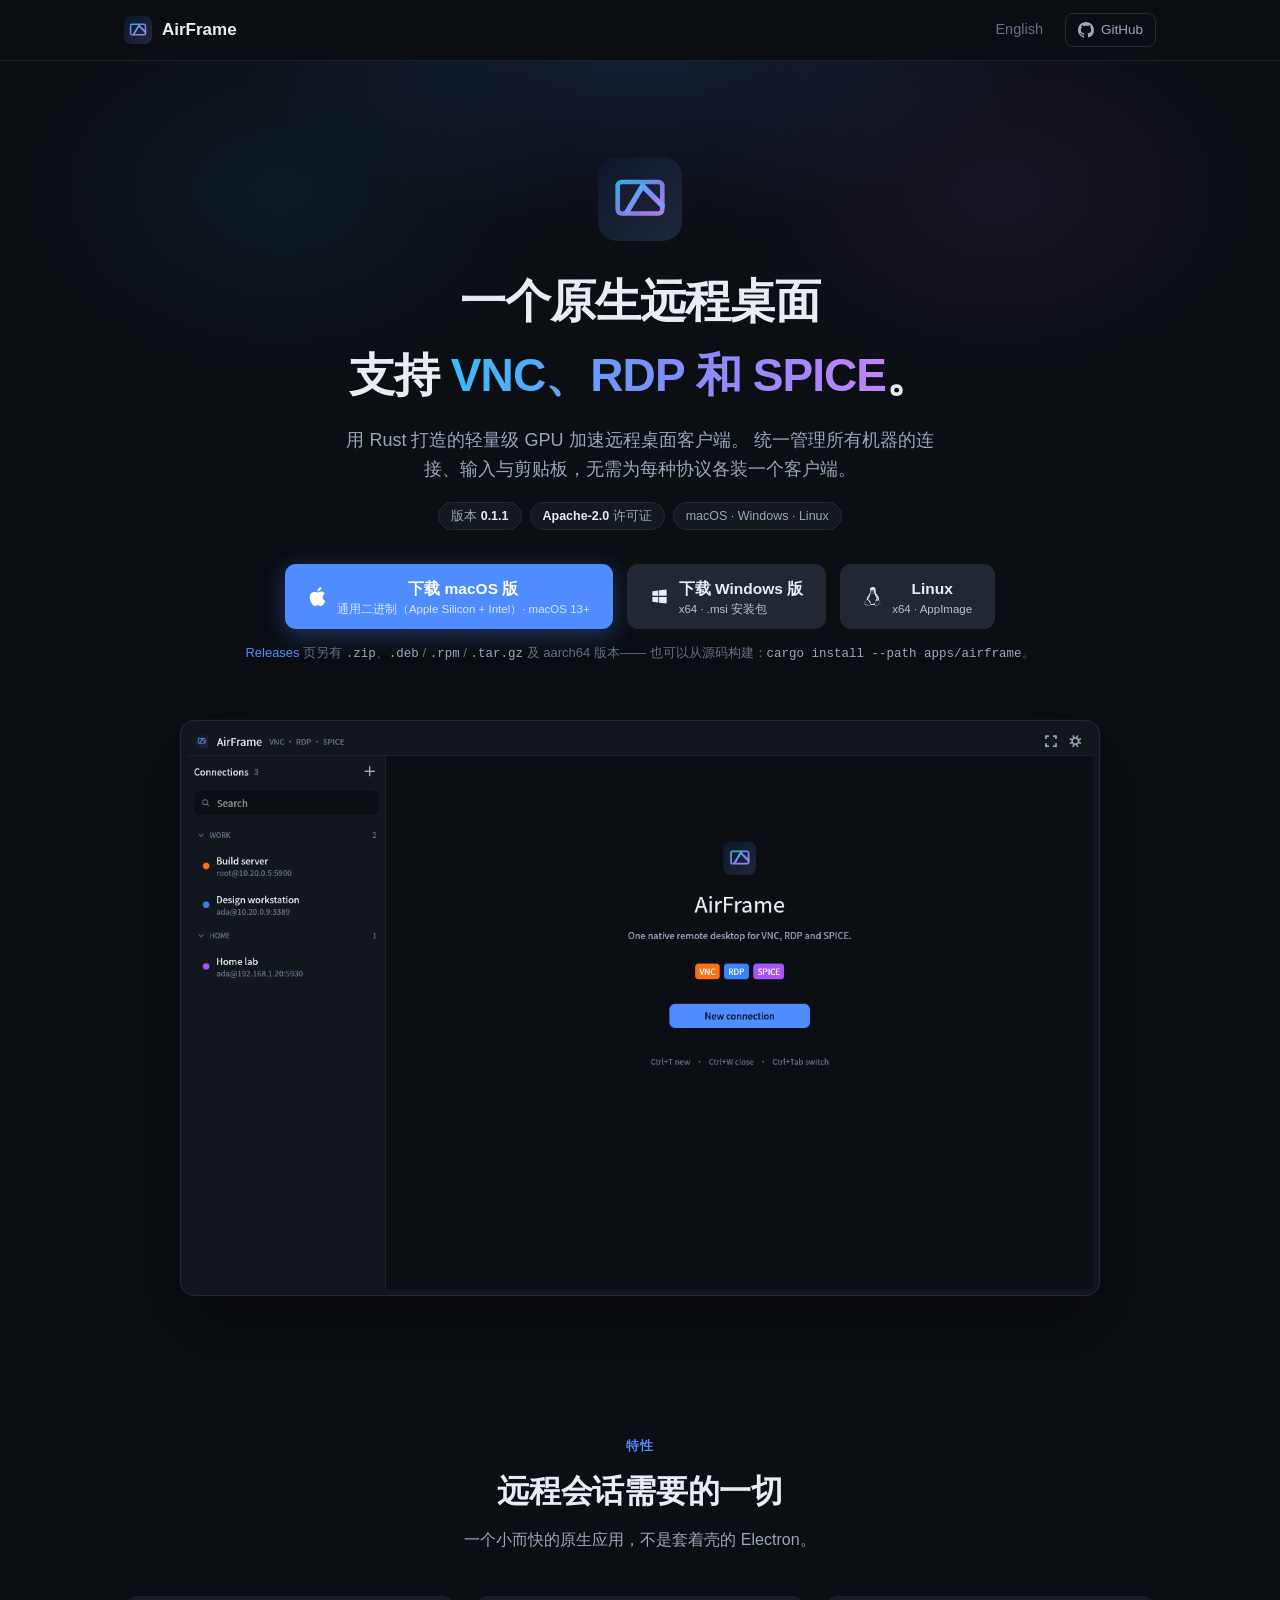
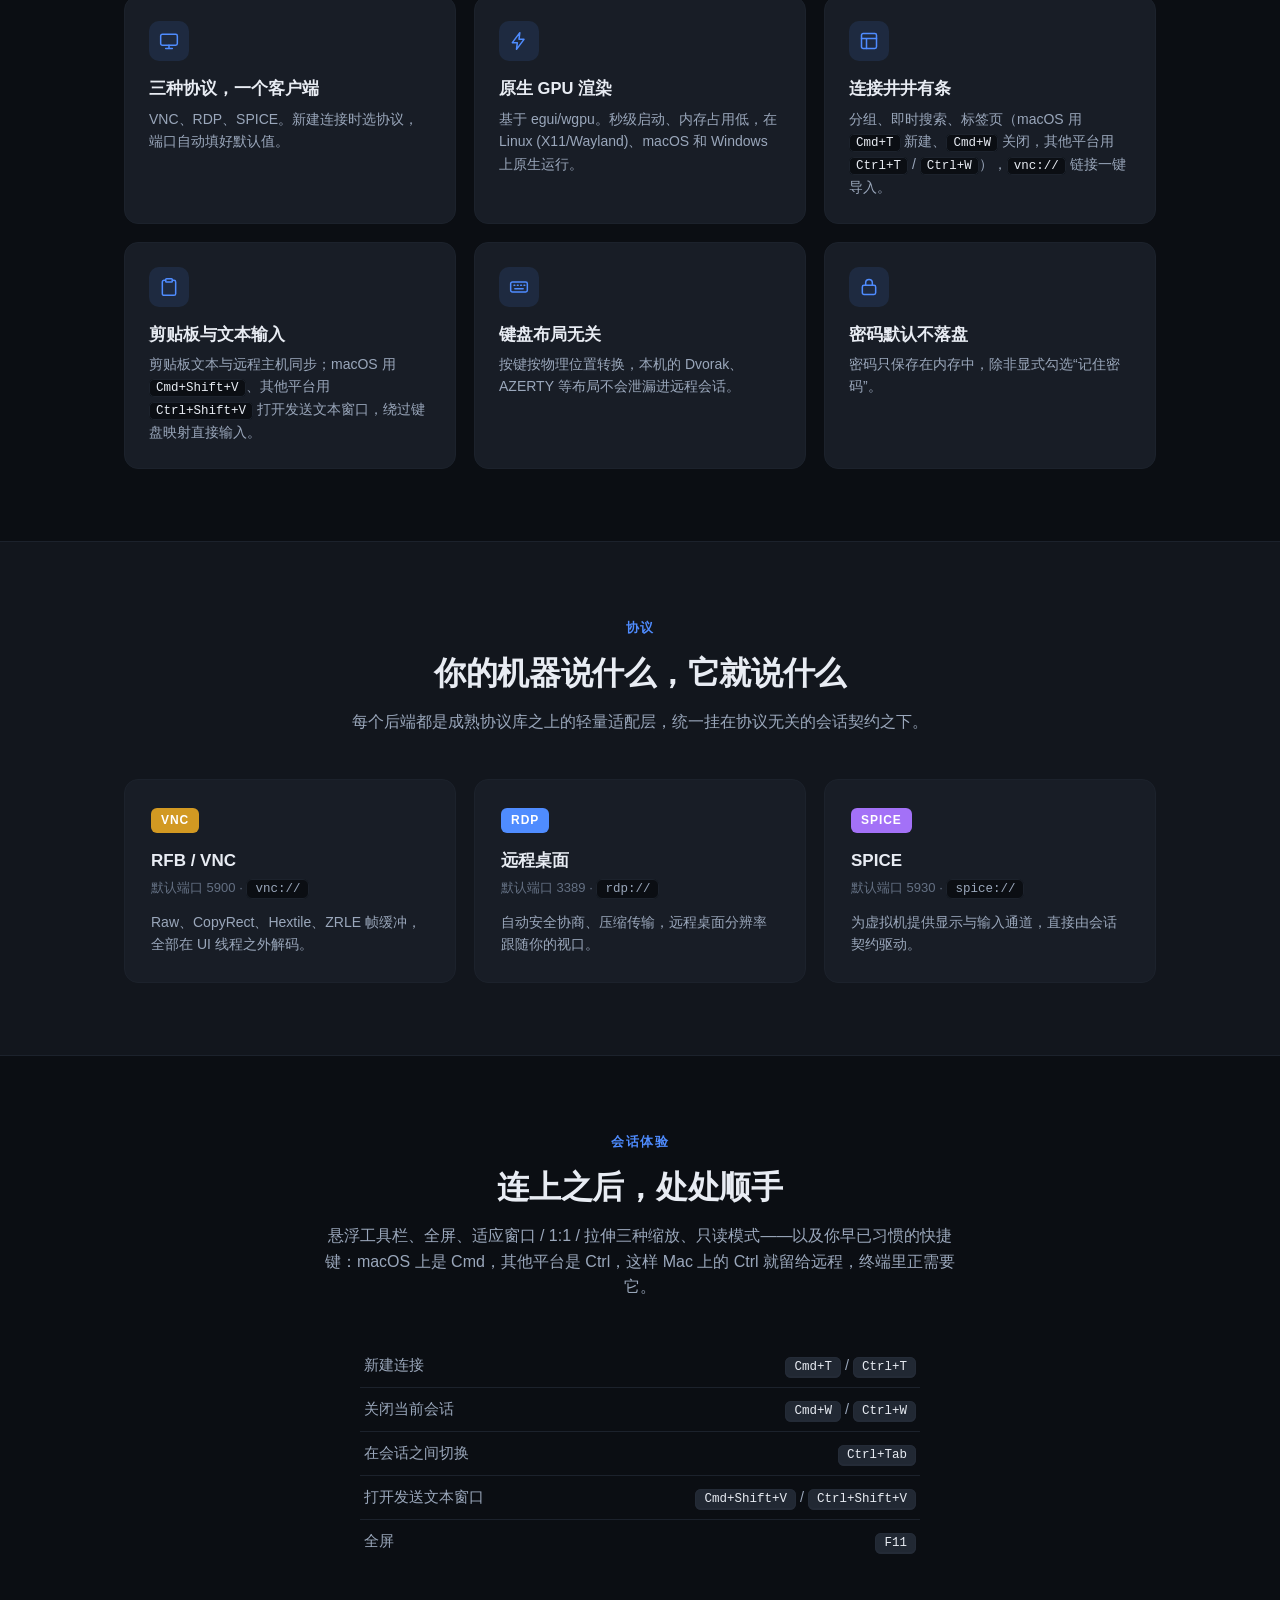
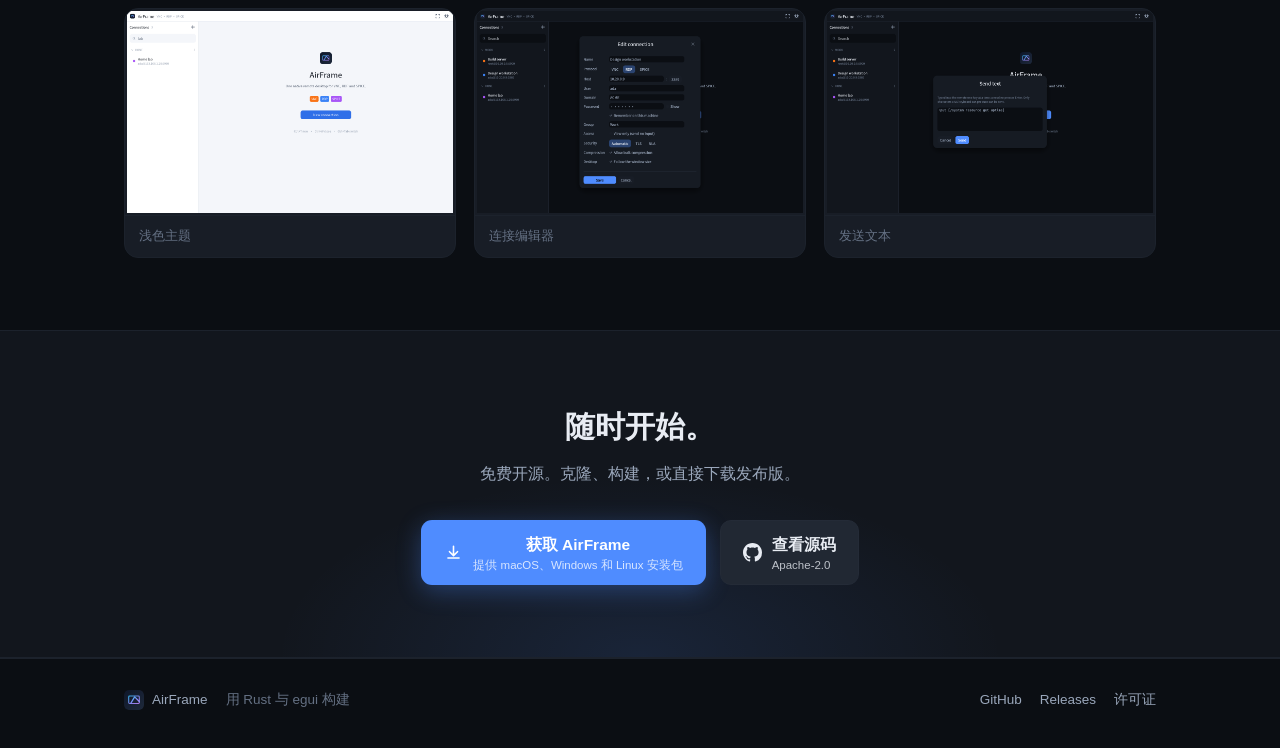
==== commit 76ec5efa: "Give Ctrl back to the remote and add a Makefile for packaging The app's own chords now use the platf" ====
--- a/website/zh/index.html
+++ b/website/zh/index.html
@@ -96,12 +96,12 @@
         <div class="card">
           <div class="icon"><svg viewBox="0 0 24 24"><rect x="3" y="3" width="18" height="18" rx="2"/><path d="M3 9h18M9 21V9"/></svg></div>
           <h3>连接井井有条</h3>
-          <p>分组、即时搜索、标签页（<code>Ctrl+T</code> 新建、<code>Ctrl+W</code> 关闭），<code>vnc://</code> 链接一键导入。</p>
+          <p>分组、即时搜索、标签页（macOS 用 <code>Cmd+T</code> 新建、<code>Cmd+W</code> 关闭，其他平台用 <code>Ctrl+T</code> / <code>Ctrl+W</code>），<code>vnc://</code> 链接一键导入。</p>
         </div>
         <div class="card">
           <div class="icon"><svg viewBox="0 0 24 24"><rect x="8" y="2" width="8" height="4" rx="1"/><path d="M16 4h2a2 2 0 0 1 2 2v14a2 2 0 0 1-2 2H6a2 2 0 0 1-2-2V6a2 2 0 0 1 2-2h2"/></svg></div>
           <h3>剪贴板与文本输入</h3>
-          <p>剪贴板文本与远程主机同步；<code>Ctrl+Shift+V</code> 打开发送文本窗口，绕过键盘映射直接输入。</p>
+          <p>剪贴板文本与远程主机同步；macOS 用 <code>Cmd+Shift+V</code>、其他平台用 <code>Ctrl+Shift+V</code> 打开发送文本窗口，绕过键盘映射直接输入。</p>
         </div>
         <div class="card">
           <div class="icon"><svg viewBox="0 0 24 24"><rect x="2" y="6" width="20" height="12" rx="2"/><path d="M6 10h1M10 10h1M14 10h1M18 10h1M7 14h10"/></svg></div>
@@ -152,14 +152,14 @@
       <div class="section-head">
         <span class="eyebrow">会话体验</span>
         <h2>连上之后，处处顺手</h2>
-        <p>悬浮工具栏、全屏、适应窗口 / 1:1 / 拉伸三种缩放、只读模式——以及你早已习惯的快捷键。</p>
+        <p>悬浮工具栏、全屏、适应窗口 / 1:1 / 拉伸三种缩放、只读模式——以及你早已习惯的快捷键：macOS 上是 Cmd，其他平台是 Ctrl，这样 Mac 上的 Ctrl 就留给远程，终端里正需要它。</p>
       </div>
       <div class="shortcuts">
         <table>
-          <tr><td>新建连接</td><td><kbd>Ctrl+T</kbd></td></tr>
-          <tr><td>关闭当前会话</td><td><kbd>Ctrl+W</kbd></td></tr>
+          <tr><td>新建连接</td><td><kbd>Cmd+T</kbd> / <kbd>Ctrl+T</kbd></td></tr>
+          <tr><td>关闭当前会话</td><td><kbd>Cmd+W</kbd> / <kbd>Ctrl+W</kbd></td></tr>
           <tr><td>在会话之间切换</td><td><kbd>Ctrl+Tab</kbd></td></tr>
-          <tr><td>打开发送文本窗口</td><td><kbd>Ctrl+Shift+V</kbd></td></tr>
+          <tr><td>打开发送文本窗口</td><td><kbd>Cmd+Shift+V</kbd> / <kbd>Ctrl+Shift+V</kbd></td></tr>
           <tr><td>全屏</td><td><kbd>F11</kbd></td></tr>
         </table>
       </div>
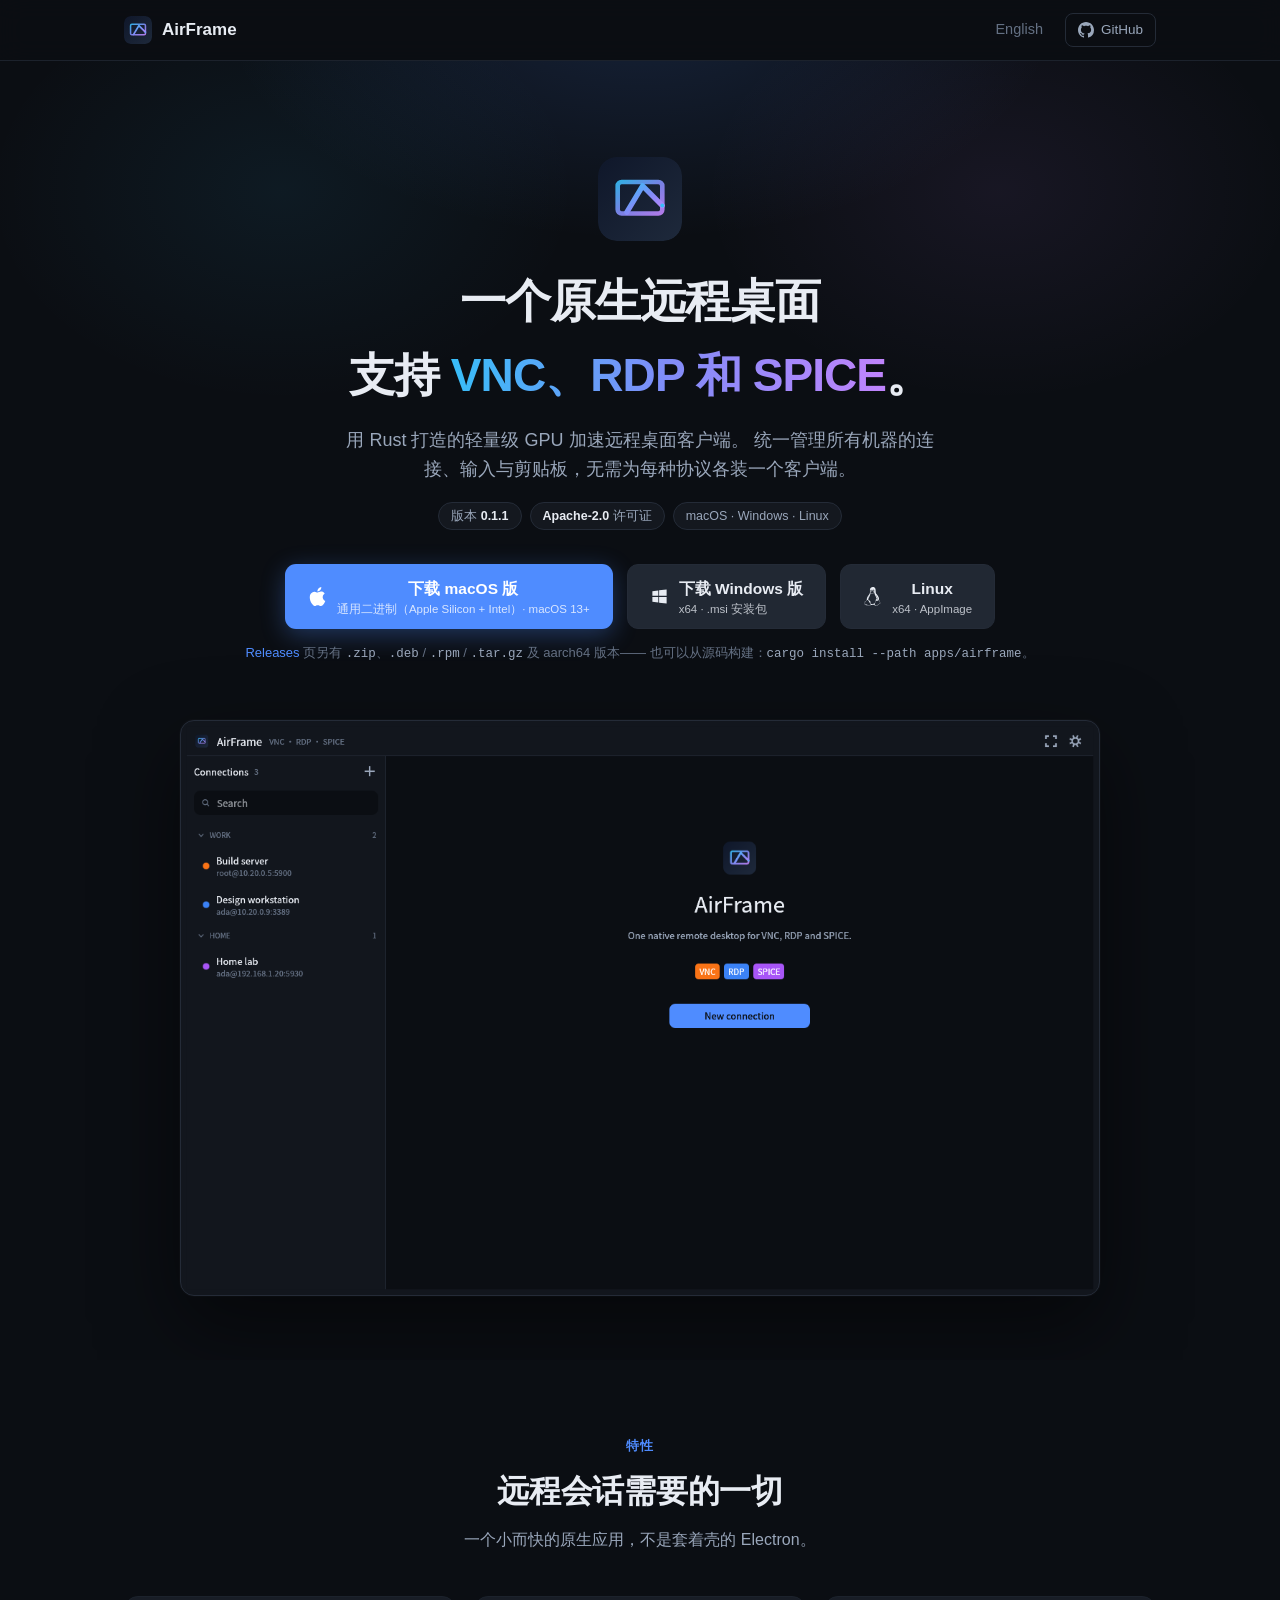
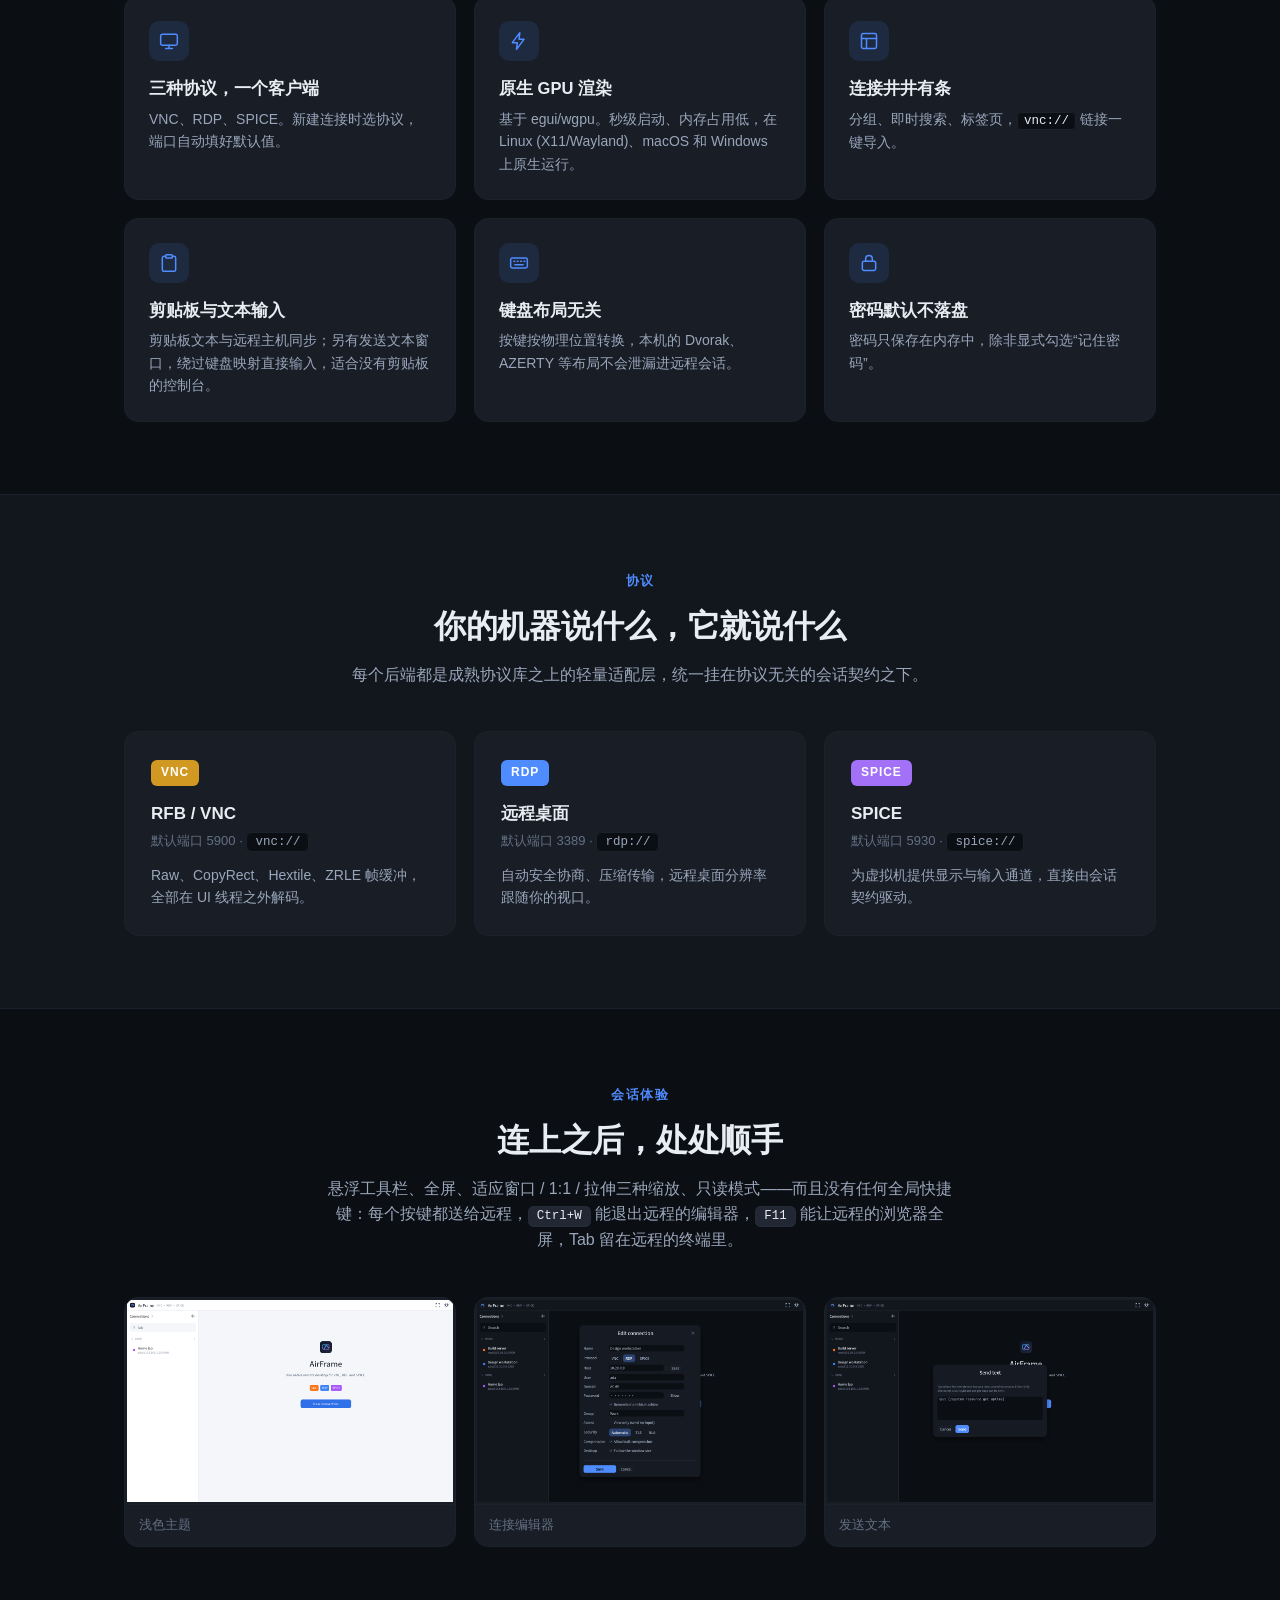
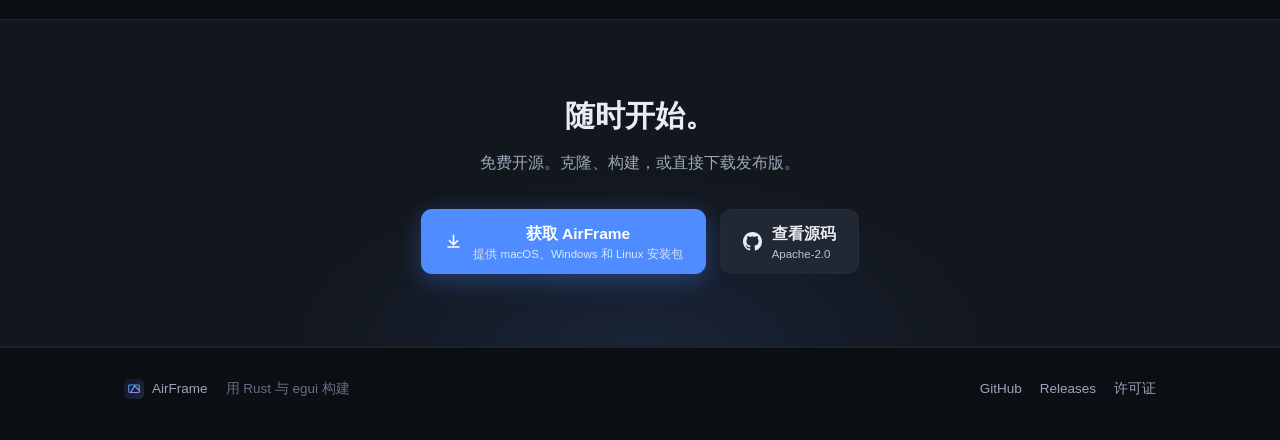
==== commit bad254fa: "Hand the whole keyboard to the remote The app's chords followed the platform command key, but on Win" ====
--- a/website/zh/index.html
+++ b/website/zh/index.html
@@ -96,12 +96,12 @@
         <div class="card">
           <div class="icon"><svg viewBox="0 0 24 24"><rect x="3" y="3" width="18" height="18" rx="2"/><path d="M3 9h18M9 21V9"/></svg></div>
           <h3>连接井井有条</h3>
-          <p>分组、即时搜索、标签页（macOS 用 <code>Cmd+T</code> 新建、<code>Cmd+W</code> 关闭，其他平台用 <code>Ctrl+T</code> / <code>Ctrl+W</code>），<code>vnc://</code> 链接一键导入。</p>
+          <p>分组、即时搜索、标签页，<code>vnc://</code> 链接一键导入。</p>
         </div>
         <div class="card">
           <div class="icon"><svg viewBox="0 0 24 24"><rect x="8" y="2" width="8" height="4" rx="1"/><path d="M16 4h2a2 2 0 0 1 2 2v14a2 2 0 0 1-2 2H6a2 2 0 0 1-2-2V6a2 2 0 0 1 2-2h2"/></svg></div>
           <h3>剪贴板与文本输入</h3>
-          <p>剪贴板文本与远程主机同步；macOS 用 <code>Cmd+Shift+V</code>、其他平台用 <code>Ctrl+Shift+V</code> 打开发送文本窗口，绕过键盘映射直接输入。</p>
+          <p>剪贴板文本与远程主机同步；另有发送文本窗口，绕过键盘映射直接输入，适合没有剪贴板的控制台。</p>
         </div>
         <div class="card">
           <div class="icon"><svg viewBox="0 0 24 24"><rect x="2" y="6" width="20" height="12" rx="2"/><path d="M6 10h1M10 10h1M14 10h1M18 10h1M7 14h10"/></svg></div>
@@ -152,16 +152,7 @@
       <div class="section-head">
         <span class="eyebrow">会话体验</span>
         <h2>连上之后，处处顺手</h2>
-        <p>悬浮工具栏、全屏、适应窗口 / 1:1 / 拉伸三种缩放、只读模式——以及你早已习惯的快捷键：macOS 上是 Cmd，其他平台是 Ctrl，这样 Mac 上的 Ctrl 就留给远程，终端里正需要它。</p>
-      </div>
-      <div class="shortcuts">
-        <table>
-          <tr><td>新建连接</td><td><kbd>Cmd+T</kbd> / <kbd>Ctrl+T</kbd></td></tr>
-          <tr><td>关闭当前会话</td><td><kbd>Cmd+W</kbd> / <kbd>Ctrl+W</kbd></td></tr>
-          <tr><td>在会话之间切换</td><td><kbd>Ctrl+Tab</kbd></td></tr>
-          <tr><td>打开发送文本窗口</td><td><kbd>Cmd+Shift+V</kbd> / <kbd>Ctrl+Shift+V</kbd></td></tr>
-          <tr><td>全屏</td><td><kbd>F11</kbd></td></tr>
-        </table>
+        <p>悬浮工具栏、全屏、适应窗口 / 1:1 / 拉伸三种缩放、只读模式——而且没有任何全局快捷键：每个按键都送给远程，<kbd>Ctrl+W</kbd> 能退出远程的编辑器，<kbd>F11</kbd> 能让远程的浏览器全屏，Tab 留在远程的终端里。</p>
       </div>
       <div class="gallery" style="margin-top: 44px;">
         <figure><img src="../assets/app-light.png" alt="浅色主题下的连接列表" /><figcaption>浅色主题</figcaption></figure>
--- a/website/styles.css
+++ b/website/styles.css
@@ -165,13 +165,6 @@
 .proto p { color: var(--text-dim); font-size: 14px; }
 .proto .scheme { font-family: var(--mono); font-size: 12.5px; color: var(--text-dim); background: var(--bg); border: 1px solid var(--border-soft); border-radius: 6px; padding: 2px 8px; }
 
-/* shortcuts */
-
-.shortcuts { max-width: 560px; margin: 0 auto; }
-.shortcuts table { width: 100%; border-collapse: collapse; font-size: 14.5px; }
-.shortcuts td { padding: 10px 4px; border-bottom: 1px solid var(--border-soft); color: var(--text-dim); }
-.shortcuts tr:last-child td { border-bottom: none; }
-.shortcuts td:last-child { text-align: right; }
 kbd {
   font-family: var(--mono); font-size: 12.5px; color: var(--text);
   background: var(--panel-raised); border: 1px solid var(--border); border-bottom-width: 2px;
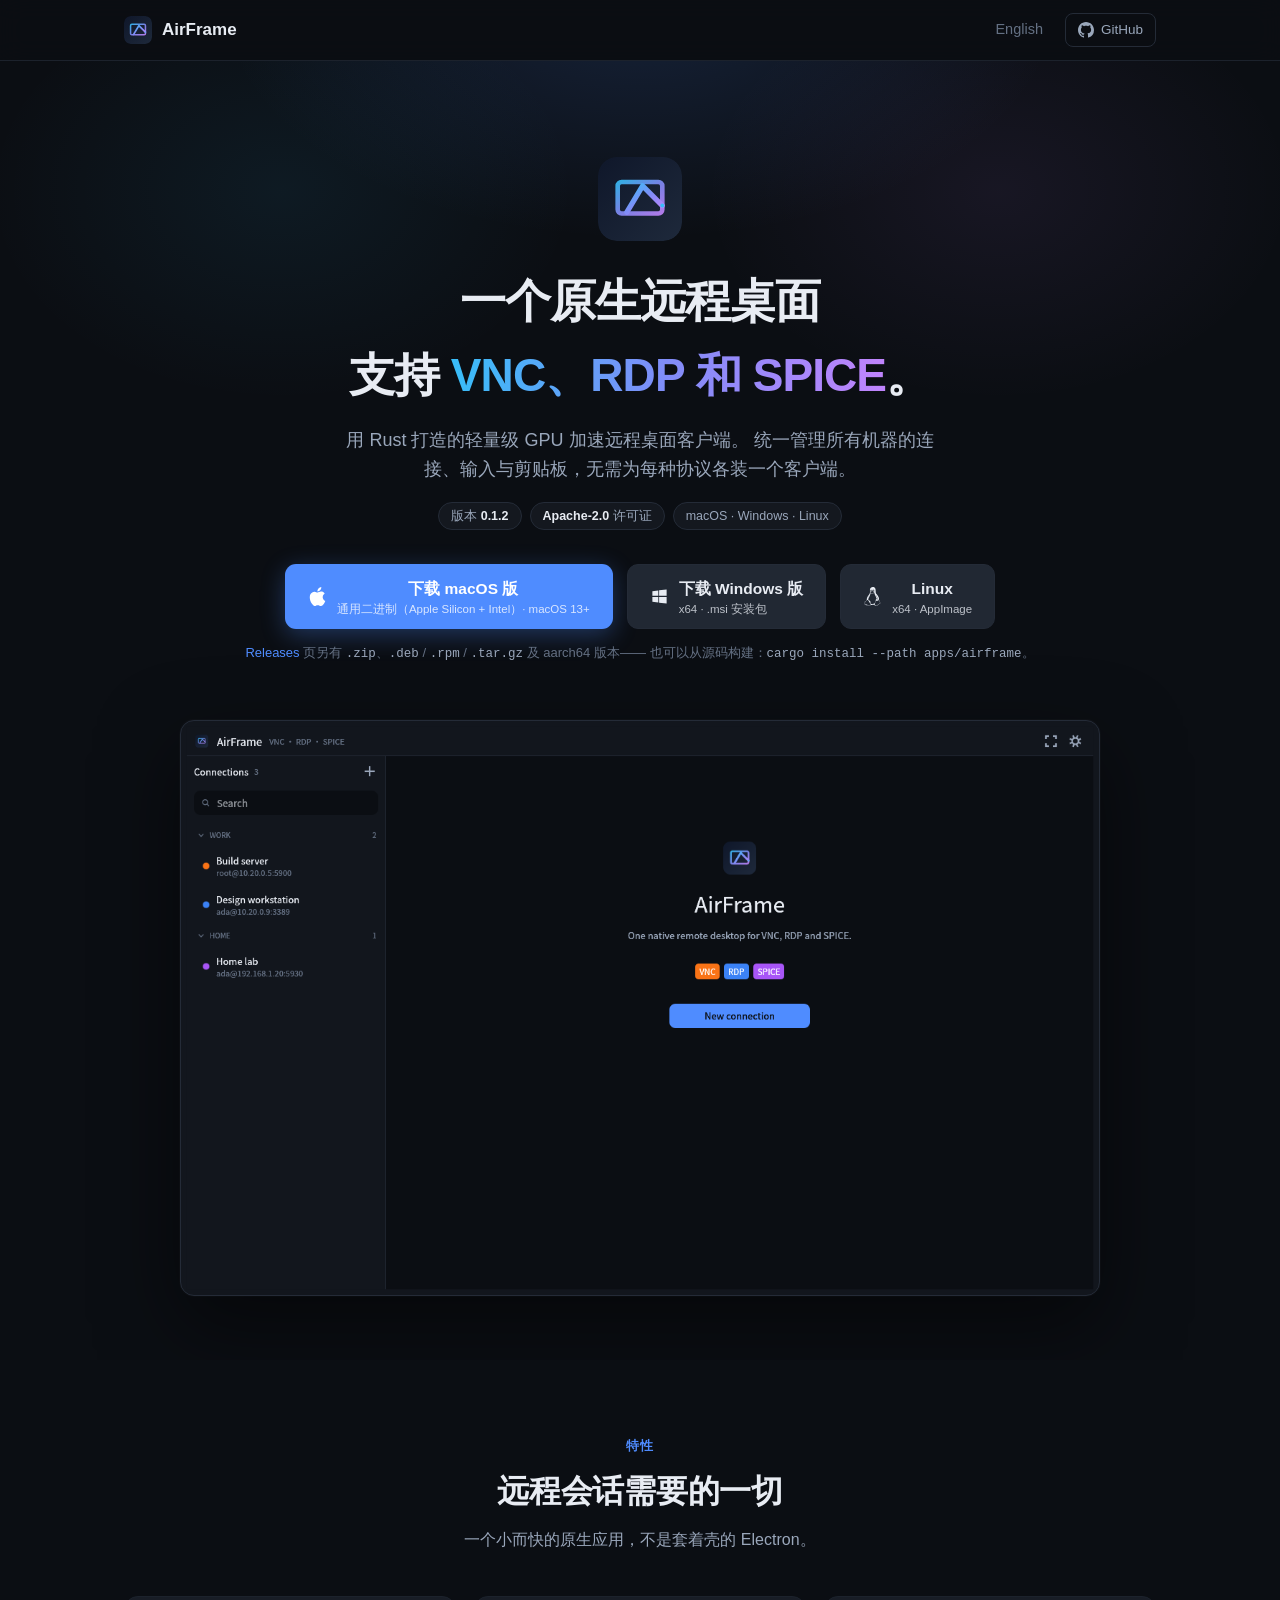
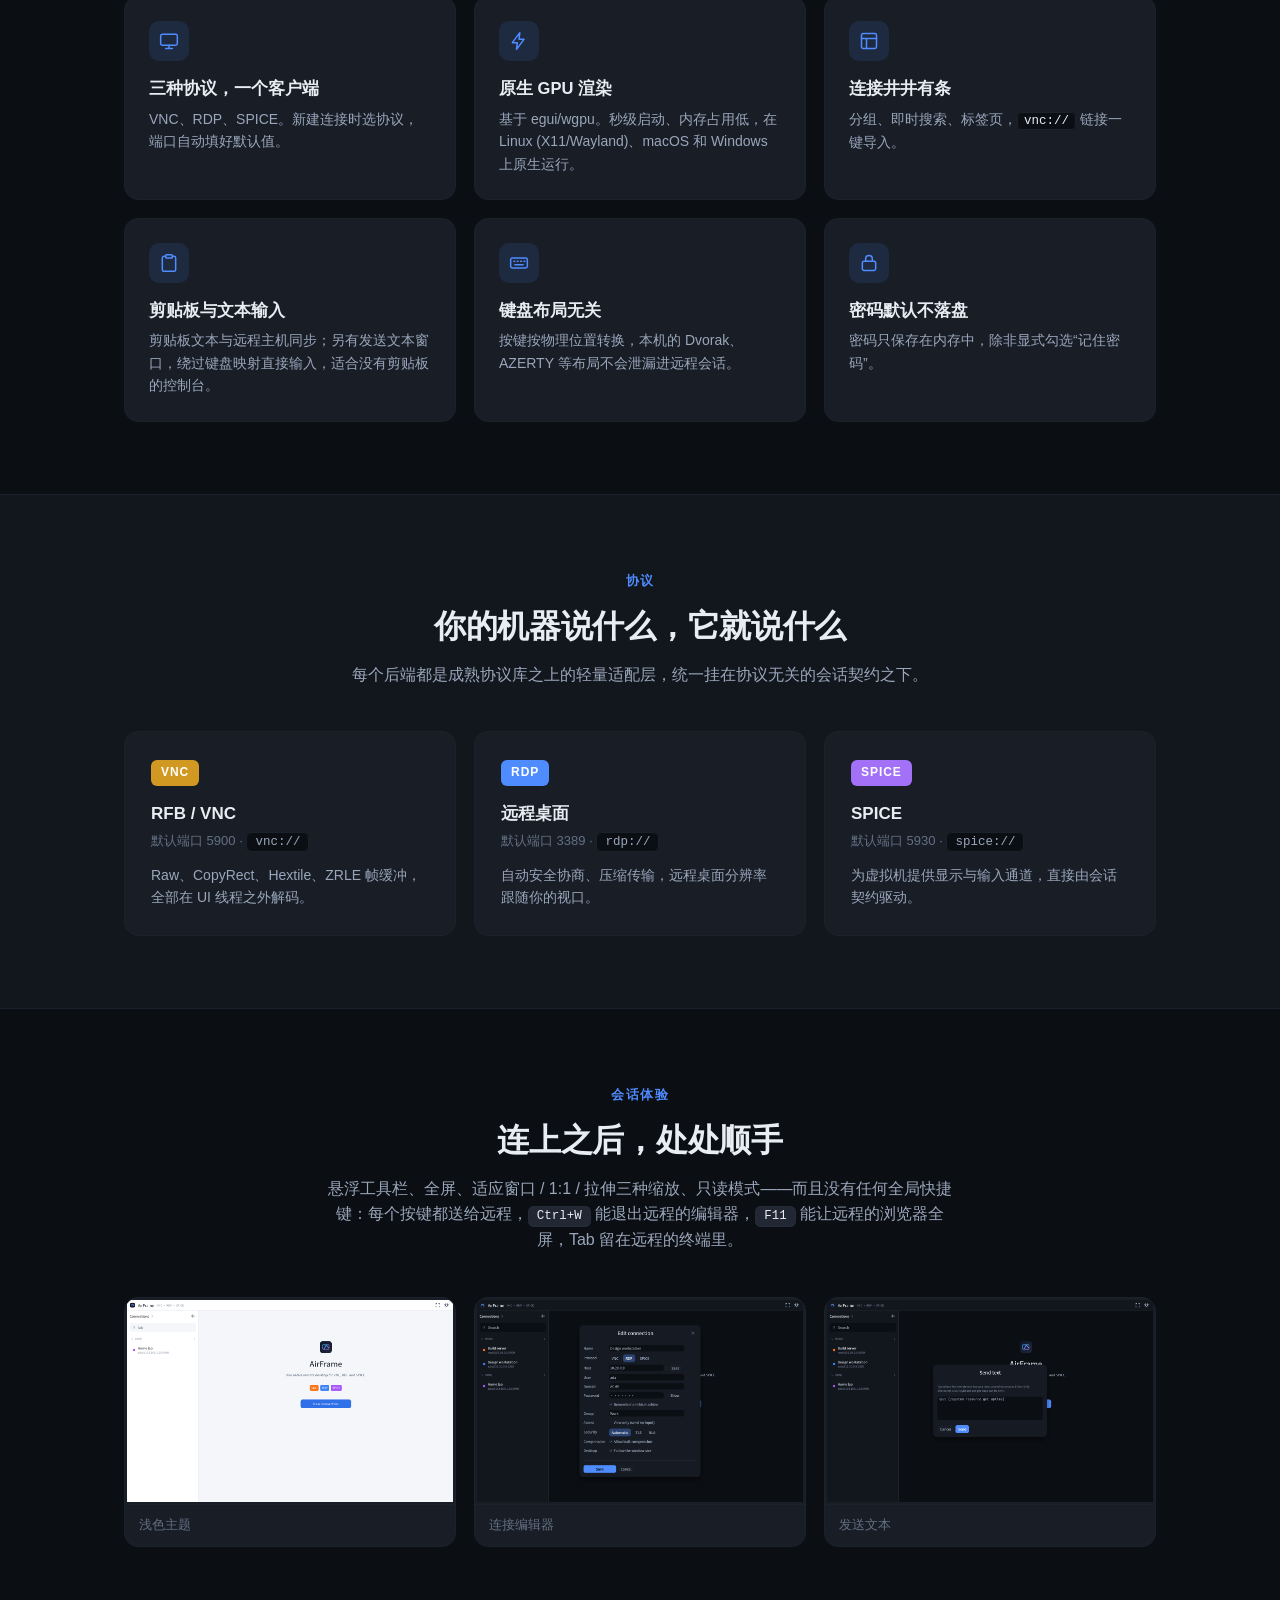
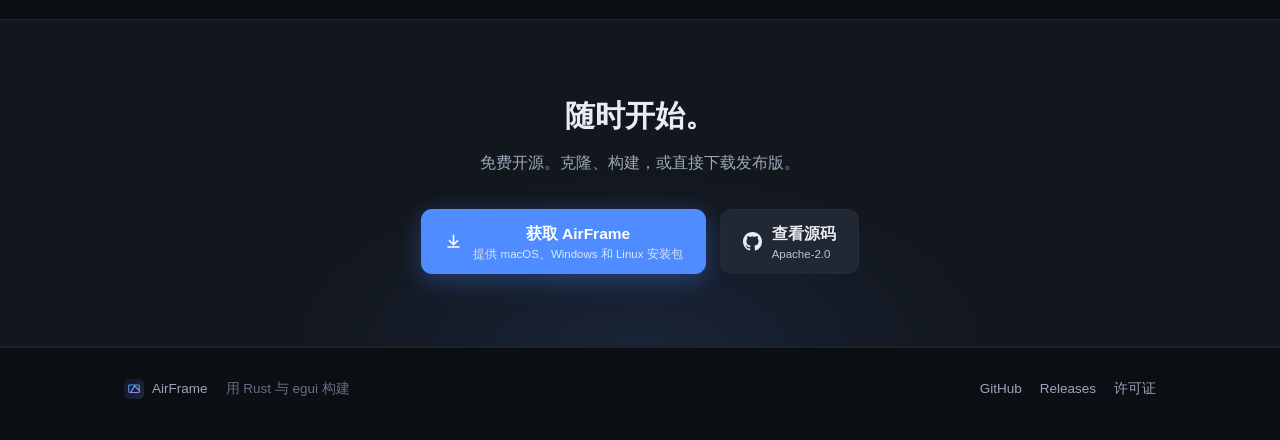
==== commit 848be9f2: "Ship the experimental Android port as 0.1.2 The app's window, store and run loop move into a library" ====
--- a/website/zh/index.html
+++ b/website/zh/index.html
@@ -8,7 +8,7 @@
 
   <!-- 发布维护说明：下载按钮直链
        .../releases/latest/download/AirFrame-<版本>-<平台>-<架构>.<后缀>
-       （如 AirFrame-0.1.1-macos-universal.dmg），会自动解析到资产名
+       （如 AirFrame-0.1.2-macos-universal.dmg），会自动解析到资产名
        匹配的最新 release。发新版本时记得同步更新按钮链接里的版本号，
        或改为指向 .../releases/latest。 -->
   <meta property="og:title" content="AirFrame — 一个原生远程桌面，支持 VNC、RDP 和 SPICE" />
@@ -45,21 +45,21 @@
         统一管理所有机器的连接、输入与剪贴板，无需为每种协议各装一个客户端。
       </p>
       <div class="badges">
-        <span class="badge">版本 <b>0.1.1</b></span>
+        <span class="badge">版本 <b>0.1.2</b></span>
         <span class="badge"><b>Apache-2.0</b> 许可证</span>
         <span class="badge">macOS · Windows · Linux</span>
       </div>
 
       <div class="download" id="download">
-        <a class="btn btn-primary" href="https://github.com/yybit/airframe/releases/latest/download/AirFrame-0.1.1-macos-universal.dmg">
+        <a class="btn btn-primary" href="https://github.com/yybit/airframe/releases/latest/download/AirFrame-0.1.2-macos-universal.dmg">
           <svg viewBox="0 0 24 24" aria-hidden="true"><path d="M12.152 6.896c-.948 0-2.415-1.078-3.96-1.04-2.04.027-3.91 1.183-4.961 3.014-2.117 3.675-.546 9.103 1.519 12.09 1.013 1.454 2.208 3.09 3.792 3.039 1.52-.065 2.09-.987 3.935-.987 1.831 0 2.35.987 3.96.948 1.637-.026 2.676-1.48 3.676-2.948 1.156-1.688 1.636-3.325 1.662-3.415-.039-.013-3.182-1.221-3.22-4.857-.026-3.04 2.48-4.494 2.597-4.559-1.429-2.09-3.623-2.324-4.39-2.376-2-.156-3.675 1.09-4.61 1.09zM15.53 3.83c.843-1.012 1.4-2.427 1.245-3.83-1.207.052-2.662.805-3.532 1.818-.78.896-1.454 2.338-1.273 3.714 1.338.104 2.715-.688 3.559-1.701"/></svg>
           <span>下载 macOS 版<small>通用二进制（Apple Silicon + Intel）· macOS 13+</small></span>
         </a>
-        <a class="btn btn-secondary" href="https://github.com/yybit/airframe/releases/latest/download/AirFrame-0.1.1-windows-x64.msi">
+        <a class="btn btn-secondary" href="https://github.com/yybit/airframe/releases/latest/download/AirFrame-0.1.2-windows-x64.msi">
           <svg viewBox="0 0 24 24" aria-hidden="true"><path d="M3 5.5 10.5 4.4V11H3V5.5ZM3 12.5H10.5V19.6L3 18.5V12.5ZM11.5 12.5H21V20.9L11.5 19.75V12.5ZM11.5 4.25 21 3.1V11H11.5V4.25Z"/></svg>
           <span>下载 Windows 版<small>x64 · .msi 安装包</small></span>
         </a>
-        <a class="btn btn-secondary" href="https://github.com/yybit/airframe/releases/latest/download/AirFrame-0.1.1-linux-x86_64.AppImage">
+        <a class="btn btn-secondary" href="https://github.com/yybit/airframe/releases/latest/download/AirFrame-0.1.2-linux-x86_64.AppImage">
           <svg viewBox="0 0 24 24" aria-hidden="true"><path d="M12.504 0c-.155 0-.315.008-.48.021-4.226.333-3.105 4.807-3.17 6.298-.076 1.092-.3 1.953-1.05 3.02-.885 1.051-2.127 2.75-2.716 4.521-.278.832-.41 1.684-.287 2.489a.424.424 0 00-.11.135c-.26.268-.45.6-.663.839-.199.199-.485.267-.797.4-.313.136-.658.269-.864.68-.09.189-.136.394-.132.602 0 .199.027.4.055.536.058.399.116.728.04.97-.249.68-.28 1.145-.106 1.484.174.334.535.47.94.601.81.2 1.91.135 2.774.6.926.466 1.866.67 2.616.47.526-.116.97-.464 1.208-.946.587-.003 1.23-.269 2.26-.334.699-.058 1.574.267 2.577.2.025.134.063.198.114.333l.003.003c.391.778 1.113 1.132 1.884 1.071.771-.06 1.592-.536 2.257-1.306.631-.765 1.683-1.084 2.378-1.503.348-.199.629-.469.649-.853.023-.4-.2-.811-.714-1.376v-.097l-.003-.003c-.17-.2-.25-.535-.338-.926-.085-.401-.182-.786-.492-1.046h-.003c-.059-.054-.123-.067-.188-.135a.357.357 0 00-.19-.064c.431-1.278.264-2.55-.173-3.694-.533-1.41-1.465-2.638-2.175-3.483-.796-1.005-1.576-1.957-1.56-3.368.026-2.152.236-6.133-3.544-6.139zm.529 3.405h.013c.213 0 .396.062.584.198.19.135.33.332.438.533.105.259.158.459.166.724 0-.02.006-.04.006-.06v.105a.086.086 0 01-.004-.021l-.004-.024a1.807 1.807 0 01-.15.706.953.953 0 01-.213.335.71.71 0 00-.088-.042c-.104-.045-.198-.064-.284-.133a1.312 1.312 0 00-.22-.066c.05-.06.146-.133.183-.198.053-.128.082-.264.088-.402v-.02a1.21 1.21 0 00-.061-.4c-.045-.134-.101-.2-.183-.333-.084-.066-.167-.132-.267-.132h-.016c-.093 0-.176.03-.262.132a.8.8 0 00-.205.334 1.18 1.18 0 00-.09.4v.019c.002.089.008.179.02.267-.193-.067-.438-.135-.607-.202a1.635 1.635 0 01-.018-.2v-.02a1.772 1.772 0 01.15-.768c.082-.22.232-.406.43-.533a.985.985 0 01.594-.2zm-2.962.059h.036c.142 0 .27.048.399.135.146.129.264.288.344.465.09.199.14.4.153.667v.004c.007.134.006.2-.002.266v.08c-.03.007-.056.018-.083.024-.152.055-.274.135-.393.2.012-.09.013-.18.003-.267v-.015c-.012-.133-.04-.2-.082-.333a.613.613 0 00-.166-.267.248.248 0 00-.183-.064h-.021c-.071.006-.13.04-.186.132a.552.552 0 00-.12.27.944.944 0 00-.023.33v.015c.012.135.037.2.08.334.046.134.098.2.166.268.01.009.02.018.034.024-.07.057-.117.07-.176.136a.304.304 0 01-.131.068 2.62 2.62 0 01-.275-.402 1.772 1.772 0 01-.155-.667 1.759 1.759 0 01.08-.668 1.43 1.43 0 01.283-.535c.128-.133.26-.2.418-.2zm1.37 1.706c.332 0 .733.065 1.216.399.293.2.523.269 1.052.468h.003c.255.136.405.266.478.399v-.131a.571.571 0 01.016.47c-.123.31-.516.643-1.063.842v.002c-.268.135-.501.333-.775.465-.276.135-.588.292-1.012.267a1.139 1.139 0 01-.448-.067 3.566 3.566 0 01-.322-.198c-.195-.135-.363-.332-.612-.465v-.005h-.005c-.4-.246-.616-.512-.686-.71-.07-.268-.005-.47.193-.6.224-.135.38-.271.483-.336.104-.074.143-.102.176-.131h.002v-.003c.169-.202.436-.47.839-.601.139-.036.294-.065.466-.065zm2.8 2.142c.358 1.417 1.196 3.475 1.735 4.473.286.534.855 1.659 1.102 3.024.156-.005.33.018.513.064.646-1.671-.546-3.467-1.089-3.966-.22-.2-.232-.335-.123-.335.59.534 1.365 1.572 1.646 2.757.13.535.16 1.104.021 1.67.067.028.135.06.205.067 1.032.534 1.413.938 1.23 1.537v-.043c-.06-.003-.12 0-.18 0h-.016c.151-.467-.182-.825-1.065-1.224-.915-.4-1.646-.336-1.77.465-.008.043-.013.066-.018.135-.068.023-.139.053-.209.064-.43.268-.662.669-.793 1.187-.13.533-.17 1.156-.205 1.869v.003c-.02.334-.17.838-.319 1.35-1.5 1.072-3.58 1.538-5.348.334a2.645 2.645 0 00-.402-.533 1.45 1.45 0 00-.275-.333c.182 0 .338-.03.465-.067a.615.615 0 00.314-.334c.108-.267 0-.697-.345-1.163-.345-.467-.931-.995-1.788-1.521-.63-.4-.986-.87-1.15-1.396-.165-.534-.143-1.085-.015-1.645.245-1.07.873-2.11 1.274-2.763.107-.065.037.135-.408.974-.396.751-1.14 2.497-.122 3.854a8.123 8.123 0 01.647-2.876c.564-1.278 1.743-3.504 1.836-5.268.048.036.217.135.289.202.218.133.38.333.59.465.21.201.477.335.876.335.039.003.075.006.11.006.412 0 .73-.134.997-.268.29-.134.52-.334.74-.4h.005c.467-.135.835-.402 1.044-.7zm2.185 8.958c.037.6.343 1.245.882 1.377.588.134 1.434-.333 1.791-.765l.211-.01c.315-.007.577.01.847.268l.003.003c.208.199.305.53.391.876.085.4.154.78.409 1.066.486.527.645.906.636 1.14l.003-.007v.018l-.003-.012c-.015.262-.185.396-.498.595-.63.401-1.746.712-2.457 1.57-.618.737-1.37 1.14-2.036 1.191-.664.053-1.237-.2-1.574-.898l-.005-.003c-.21-.4-.12-1.025.056-1.69.176-.668.428-1.344.463-1.897.037-.714.076-1.335.195-1.814.12-.465.308-.797.641-.984l.045-.022zm-10.814.049h.01c.053 0 .105.005.157.014.376.055.706.333 1.023.752l.91 1.664.003.003c.243.533.754 1.064 1.189 1.637.434.598.77 1.131.729 1.57v.006c-.057.744-.48 1.148-1.125 1.294-.645.135-1.52.002-2.395-.464-.968-.536-2.118-.469-2.857-.602-.369-.066-.61-.2-.723-.4-.11-.2-.113-.602.123-1.23v-.004l.002-.003c.117-.334.03-.752-.027-1.118-.055-.401-.083-.71.043-.94.16-.334.396-.4.69-.533.294-.135.64-.202.915-.47h.002v-.002c.256-.268.445-.601.668-.838.19-.201.38-.336.663-.336zm7.159-9.074c-.435.201-.945.535-1.488.535-.542 0-.97-.267-1.28-.466-.154-.134-.28-.268-.373-.335-.164-.134-.144-.333-.074-.333.109.016.129.134.199.2.096.066.215.2.36.333.292.2.68.467 1.167.467.485 0 1.053-.267 1.398-.466.195-.135.445-.334.648-.467.156-.136.149-.267.279-.267.128.016.034.134-.147.332a8.097 8.097 0 01-.69.468zm-1.082-1.583V5.64c-.006-.02.013-.042.029-.05.074-.043.18-.027.26.004.063 0 .16.067.15.135-.006.049-.085.066-.135.066-.055 0-.092-.043-.141-.068-.052-.018-.146-.008-.163-.065zm-.551 0c-.02.058-.113.049-.166.066-.047.025-.086.068-.14.068-.05 0-.13-.02-.136-.068-.01-.066.088-.133.15-.133.08-.031.184-.047.259-.005.019.009.036.03.03.05v.02h.003z"/></svg>
           <span>Linux<small>x64 · AppImage</small></span>
         </a>
